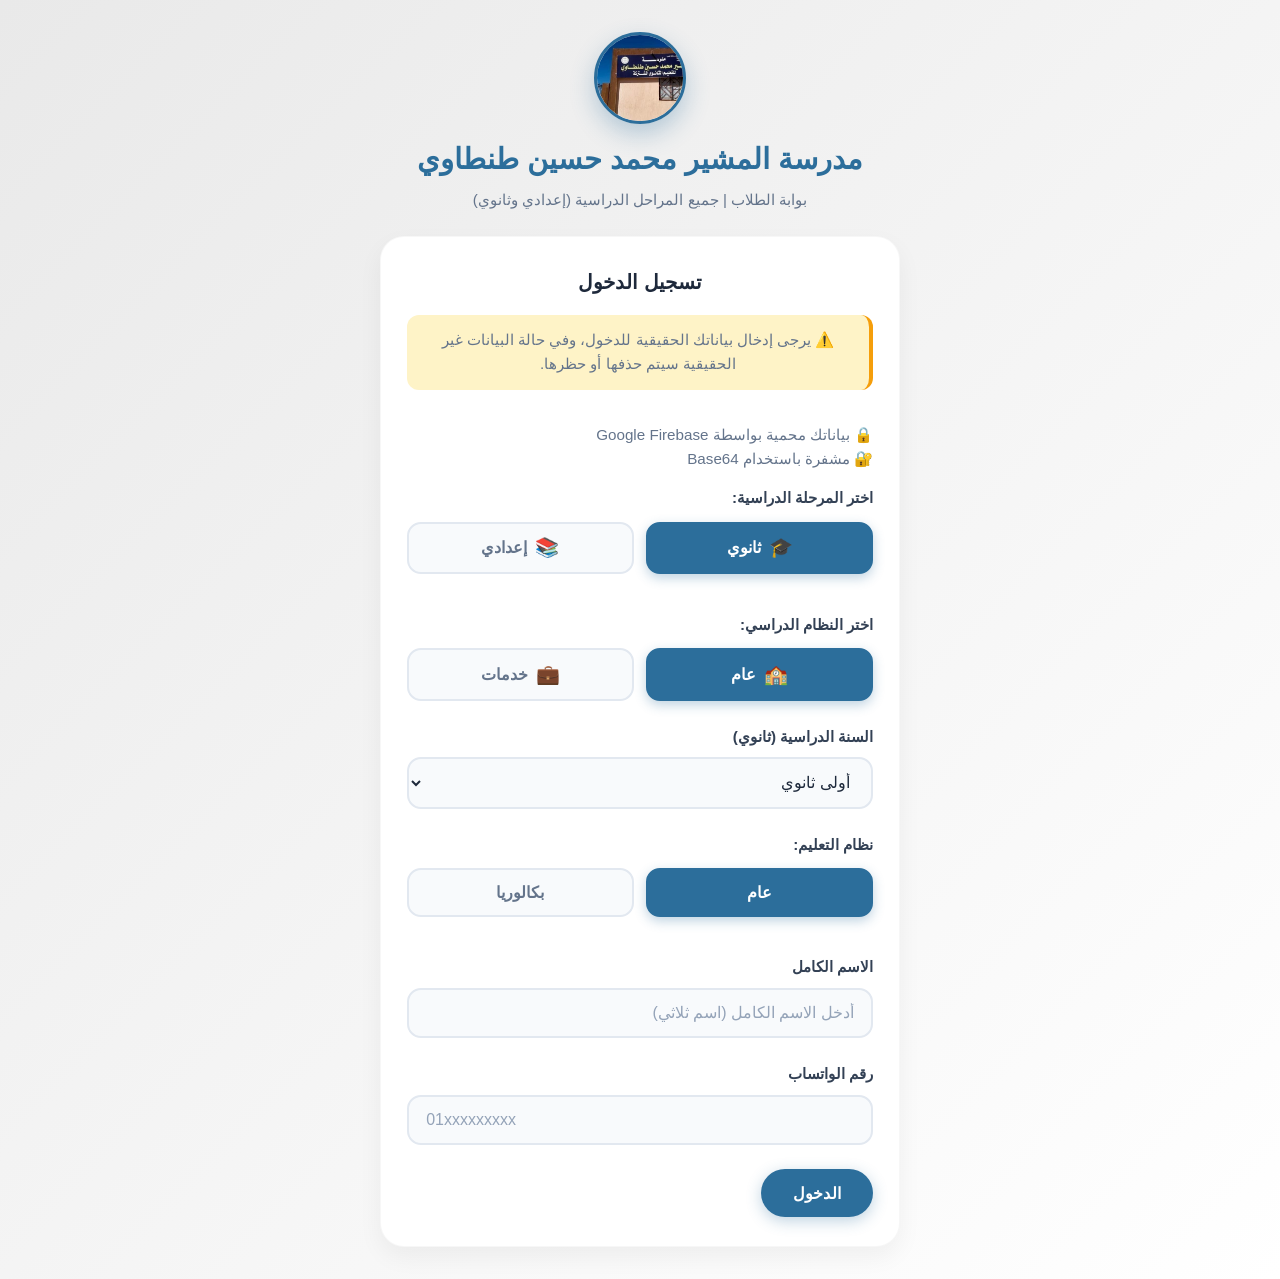
==== index.html @ 39b251d8 "Add other features" ====
<!DOCTYPE html>
<html lang="ar" dir="rtl">
<head>
  <meta charset="UTF-8">
  <meta name="viewport" content="width=device-width, initial-scale=1.0, viewport-fit=cover">
  
  <!-- ========== TITLE ========== -->
  <title>مدرسة المشير محمد حسين طنطاوي | جميع المراحل الدراسية</title>
  
  <!-- ========== META DESCRIPTION ========== -->
  <meta name="description" content="الموقع الرسمي لمدرسة المشير محمد حسين طنطاوي - جميع المراحل الدراسية (إعدادي وثانوي). جداول الامتحانات، المعلمين، والخدمات التعليمية.">
  
  <!-- ========== OPEN GRAPH (للمشاركة على واتساب/فيسبوك) ========== -->
  <meta property="og:title" content="مدرسة المشير محمد حسين طنطاوي | جميع المراحل الدراسية">
  <meta property="og:description" content="الموقع الرسمي لمدرسة المشير محمد حسين طنطاوي - جميع المراحل الدراسية (إعدادي وثانوي). جداول الامتحانات، المعلمين، والخدمات التعليمية.">
  <meta property="og:image" content="https://almoshir-mohamedhesin-altntawi.netlify.app/simg.jpg">
  <meta property="og:image:width" content="1200">
  <meta property="og:image:height" content="630">
  <meta property="og:url" content="https://almoshir-mohamed-housin-tantawi-5jr8pchpu-moamen5885.vercel.app/">
  <meta property="og:type" content="website">
  <meta property="og:site_name" content="مدرسة المشير محمد حسين طنطاوي">
  
  <!-- ========== TWITTER CARDS ========== -->
  <meta name="twitter:card" content="summary_large_image">
  <meta name="twitter:title" content="مدرسة المشير محمد حسين طنطاوي | جميع المراحل الدراسية">
  <meta name="twitter:description" content="الموقع الرسمي لمدرسة المشير محمد حسين طنطاوي - جميع المراحل الدراسية">
  <meta name="twitter:image" content="https://almoshir-mohamedhesin-altntawi.netlify.app/simg.jpg">
  
  <!-- ========== PWA ========== -->
  <link rel="manifest" href="manifest.json">
  <meta name="theme-color" content="#2c6e9b">
  <meta name="apple-mobile-web-app-capable" content="yes">
  <meta name="apple-mobile-web-app-status-bar-style" content="default">
  <meta name="apple-mobile-web-app-title" content="المشير طنطاوي">
  <link rel="apple-touch-icon" href="icon-192.png">
  <link rel="icon" type="image/png" sizes="192x192" href="icon-192.png">
  <link rel="icon" type="image/png" sizes="512x512" href="icon-512.png">
  
  <!-- Firebase SDK - 🔒 البيانات مشفرة -->
  <script type="module">
    import { initializeApp } from "https://www.gstatic.com/firebasejs/12.14.0/firebase-app.js";
    import { getAnalytics } from "https://www.gstatic.com/firebasejs/12.14.0/firebase-analytics.js";
    import { getFirestore, collection, addDoc, query, where, getDocs, getCountFromServer, updateDoc, doc, increment, setDoc } from "https://www.gstatic.com/firebasejs/12.14.0/firebase-firestore.js";
    
    const encoded = "[base64]";
    
    const decoded = atob(encoded).split('||');
    
    const firebaseConfig = {
      apiKey: decoded[0],
      authDomain: decoded[1],
      projectId: decoded[2],
      storageBucket: decoded[3],
      messagingSenderId: decoded[4],
      appId: decoded[5],
      measurementId: decoded[6]
    };

    const app = initializeApp(firebaseConfig);
    const analytics = getAnalytics(app);
    const db = getFirestore(app);
    
    window.db = db;
    window.firebaseAddDoc = addDoc;
    window.firebaseCollection = collection;
    window.firebaseQuery = query;
    window.firebaseWhere = where;
    window.firebaseGetDocs = getDocs;
    window.firebaseGetCountFromServer = getCountFromServer;
    window.firebaseUpdateDoc = updateDoc;
    window.firebaseDoc = doc;
    window.firebaseIncrement = increment;
    window.firebaseSetDoc = setDoc;
    window.firebaseReady = true;
    
    console.log('✅ Firebase initialized successfully');
  </script>
  
  <!-- QR Code Library -->
  <script src="https://cdn.jsdelivr.net/npm/qrcodejs@1.0.0/qrcode.min.js"></script>
  
  <link rel="stylesheet" href="css/style.css">
</head>
<body>
  <!-- ==================== Skeleton Cards ==================== -->
<div id="skeletonLoader" class="skeleton-cards">
  <h2 style="color: var(--primary); font-weight: 800; margin-bottom: 0.5rem;">⏳ جاري التحميل...</h2>
  <div class="skeleton-grid">
    <div class="skeleton-card-item">
      <div class="skeleton-circle"></div>
      <div class="skeleton-line"></div>
      <div class="skeleton-line short"></div>
      <div class="skeleton-line medium"></div>
    </div>
    <div class="skeleton-card-item">
      <div class="skeleton-circle"></div>
      <div class="skeleton-line"></div>
      <div class="skeleton-line short"></div>
      <div class="skeleton-line medium"></div>
    </div>
    <div class="skeleton-card-item">
      <div class="skeleton-circle"></div>
      <div class="skeleton-line"></div>
      <div class="skeleton-line short"></div>
      <div class="skeleton-line medium"></div>
    </div>
    <div class="skeleton-card-item">
      <div class="skeleton-circle"></div>
      <div class="skeleton-line"></div>
      <div class="skeleton-line short"></div>
      <div class="skeleton-line medium"></div>
    </div>
  </div>
</div>

  <canvas id="signatureCanvas" width="400" height="80" style="display:none;"></canvas>

  <!-- ==================== صفحة تسجيل الدخول ==================== -->
  <div id="loginModal" class="modal active" role="dialog" aria-modal="true" aria-labelledby="loginTitle">
    <div class="login-page-header">
      <img src="simg.jpg" alt="شعار المدرسة" class="login-logo">
      <h2 id="loginTitle" class="login-title">مدرسة المشير محمد حسين طنطاوي</h2>
      <p class="login-page-subtitle">بوابة الطلاب | جميع المراحل الدراسية (إعدادي وثانوي)</p>
    </div>
    <div class="modal-content card">
      <h2 class="login-card-title">تسجيل الدخول</h2>
      
      <p class="login-notice">
        ⚠️ يرجى إدخال بياناتك الحقيقية للدخول، وفي حالة البيانات غير الحقيقية سيتم حذفها أو حظرها.
      </p>
      
      <!-- حماية البيانات -->
      <div class="security-box">
        <p>🔒 بياناتك محمية بواسطة Google Firebase</p>
        <p>🔐 مشفرة باستخدام Base64</p>
      </div>
      
      <!-- اختيار المرحلة الدراسية -->
      <div class="system-selector">
        <label class="system-label">اختر المرحلة الدراسية:</label>
        <div class="system-options">
          <button type="button" class="system-btn active" data-stage="ثانوي" id="stageSecondary">
            <span class="system-icon">🎓</span>
            <span class="system-text">ثانوي</span>
          </button>
          <button type="button" class="system-btn" data-stage="إعدادي" id="stagePrep">
            <span class="system-icon">📚</span>
            <span class="system-text">إعدادي</span>
          </button>
        </div>
      </div>

      <!-- السنة الدراسية (إعدادي) -->
      <div class="input-group" id="prepYearGroup" style="display:none;">
        <label for="prepYear">السنة الدراسية (إعدادي)</label>
        <select id="prepYear">
          <option>أولى إعدادي</option>
          <option>ثانية إعدادي</option>
          <option>ثالثة إعدادي</option>
        </select>
      </div>

      <!-- حقول المرحلة الثانوية -->
      <div id="secondaryFields">
        <!-- النظام الدراسي -->
        <div class="system-selector">
          <label class="system-label">اختر النظام الدراسي:</label>
          <div class="system-options">
            <button type="button" class="system-btn active" data-system="عام" id="systemGeneral">
              <span class="system-icon">🏫</span>
              <span class="system-text">عام</span>
            </button>
            <button type="button" class="system-btn" data-system="خدمات" id="systemServices">
              <span class="system-icon">💼</span>
              <span class="system-text">خدمات</span>
            </button>
          </div>
        </div>

        <!-- السنة الدراسية (ثانوي) -->
        <div class="input-group">
          <label for="yearSecondary">السنة الدراسية (ثانوي)</label>
          <select id="yearSecondary">
            <option>أولى ثانوي</option>
            <option>ثانية ثانوي</option>
            <option>ثالثة ثانوي</option>
          </select>
        </div>

        <!-- نظام التعليم -->
        <div class="system-selector">
          <label class="system-label">نظام التعليم:</label>
          <div class="system-options">
            <button type="button" class="system-btn active" data-edusys="عام" id="eduGeneral">
              <span class="system-text">عام</span>
            </button>
            <button type="button" class="system-btn" data-edusys="بكالوريا" id="eduBaccalaureate">
              <span class="system-text">بكالوريا</span>
            </button>
          </div>
        </div>

        <!-- اختيار الشعبة (عام + ثالثة ثانوي) -->
        <div class="input-group" id="divisionGroup" style="display:none;">
          <label for="division">اختر الشعبة:</label>
          <select id="division">
            <option>علمي رياضة</option>
            <option>علمي علوم</option>
            <option>أدبي</option>
          </select>
        </div>

        <!-- اختيار المسار (بكالوريا + ثانية/ثالثة) -->
        <div class="input-group" id="trackGroup" style="display:none;">
          <label for="track">اختر المسار:</label>
          <select id="track">
            <option value="المسار الأول: الطب وعلوم الحياة">المسار الأول: الطب وعلوم الحياة</option>
            <option value="المسار الثاني: الهندسة وعلوم الحاسب">المسار الثاني: الهندسة وعلوم الحاسب</option>
            <option value="المسار الثالث: الأعمال">المسار الثالث: الأعمال</option>
            <option value="المسار الرابع: الآداب والفنون">المسار الرابع: الآداب والفنون</option>
          </select>
        </div>

        <!-- المادة الخاصة بالمسار -->
        <div class="input-group" id="subjectGroup" style="display:none;">
          <label for="subject">اختر المادة:</label>
          <select id="subject"></select>
        </div>
      </div>
      
      <form id="loginForm" autocomplete="off">
        <div class="input-group">
          <label for="fullName">الاسم الكامل</label>
          <input type="text" id="fullName" placeholder="أدخل الاسم الكامل (اسم ثلاثي)" required>
        </div>
        <div class="input-group">
          <label for="whatsapp">رقم الواتساب</label>
          <input type="tel" id="whatsapp" placeholder="01xxxxxxxxx" required dir="ltr">
        </div>
        <div class="input-group" id="passwordGroup" style="display:none;">
          <label for="password">🔑 كلمة السر</label>
          <input type="password" id="password" placeholder="يا معلم انت كنت حاطط كلمة سر!" dir="ltr">
          <button type="button" id="forgotPasswordBtn" class="forgot-password-link">🤔 نسيت كلمة السر؟</button>
        </div>
        <button type="submit" class="btn-primary" id="loginSubmitBtn">الدخول</button>
      </form>
    </div>
  </div>

  <!-- ==================== نافذة التأكيد ==================== -->
  <div id="confirmPopup" class="modal" role="dialog" aria-modal="true" aria-labelledby="confirmText">
    <div class="modal-content card confirm-box">
      <p id="confirmText">هل أنت متأكد أن البيانات صحيحة؟</p>
      <div class="review-data" id="reviewData">
        <div class="review-item"><span class="review-label">👤 الاسم:</span><span class="review-value" id="reviewName"></span></div>
        <div class="review-item"><span class="review-label">📱 رقم الواتساب:</span><span class="review-value" id="reviewPhone" dir="ltr"></span></div>
        <div class="review-item"><span class="review-label">🎓 المرحلة:</span><span class="review-value" id="reviewStage"></span></div>
        <div class="review-item"><span class="review-label">📅 السنة الدراسية:</span><span class="review-value" id="reviewYear"></span></div>
        <div class="review-item"><span class="review-label">📚 النظام الدراسي:</span><span class="review-value" id="reviewSystem"></span></div>
        <div class="review-item"><span class="review-label">🎯 نظام التعليم:</span><span class="review-value" id="reviewEduSys"></span></div>
        <div class="review-item"><span class="review-label">🏷️ التفاصيل:</span><span class="review-value" id="reviewDetails"></span></div>
      </div>
      <div class="confirm-actions">
        <button id="confirmYes" class="btn-primary">✅ نعم، البيانات صحيحة</button>
        <button id="confirmNo" class="btn-outline">❌ لا، تعديل البيانات</button>
      </div>
    </div>
  </div>

  <!-- ==================== نافذة معاينة الصورة ==================== -->
  <div id="lightbox" class="lightbox" onclick="closeLightbox()">
    <span class="close-lightbox" onclick="closeLightbox()" title="إغلاق">&times;</span>
    <img id="lightboxImg" src="" alt="معاينة الصورة">
    <div class="lightbox-caption" id="lightboxCaption"></div>
  </div>

  <!-- ==================== التطبيق الرئيسي ==================== -->
  <div id="app" style="display: block;">
    
    <!-- Header -->
    <header class="app-header">
      <div class="header-container">
        <img src="simg.jpg" alt="شعار المدرسة" class="logo">
        <h1>مدرسة المشير محمد حسين طنطاوي</h1>
      </div>
      <div class="welcome-row">
        <p class="welcome-message" id="welcomeMessage"></p>
        <button id="scrollToDevBtn" class="scroll-to-dev-btn" title="انتقل للمطور">👤</button>
        <button id="darkModeToggle" class="dark-mode-btn" title="الوضع الليلي">🌙</button>
        <button id="installPwaBtn" class="pwa-install-btn" title="تثبيت التطبيق">📲 تثبيت التطبيق</button>
        <button id="editDataBtn" class="edit-data-btn" title="لتعديل البيانات تواصل مع المطور">✏️ تعديل البيانات</button>
      </div>
    </header>

    <!-- Main Content -->
    <main class="container">

      <!-- ==================== كارد الحماية والإصدار ==================== -->
      <div class="card security-badge">
        <div class="security-badge-content">
          <span class="security-icon">🔒</span>
          <div>
            <p class="security-title">بياناتك محمية بالكامل</p>
            <p class="security-desc">🔐 محمية بواسطة Google Firebase & مشفرة باستخدام Base64</p>
            <p class="security-version">🚀 Version <strong>v15</strong> &nbsp;|&nbsp; 📅 تاريخ الإصدار: <strong>2026/06/24</strong></p>
          </div>
        </div>
      </div>

      <!-- ==================== الكتب والتقييمات ==================== -->
      <div class="grid-2col">
        <div class="card">
          <h3>📘 الكتب الدراسية</h3>
          <p>الوصول إلى الكتب الرقمية</p>
          <a href="https://ellibrary.moe.gov.eg/cha/" class="btn-primary" target="_blank" rel="noopener">فتح المكتبة</a>
        </div>
        <div class="card">
          <h3>📝 التقييمات الأسبوعية</h3>
          <p>روابط التقييمات الأسبوعية</p>
          <a href="https://ellibrary.moe.gov.eg/cha/" class="btn-primary" target="_blank" rel="noopener">عرض التقييمات</a>
        </div>
      </div>

      <!-- ==================== المعلمون والإدارة ==================== -->
      <section class="section-title">👨‍🏫 المعلمون والإدارة</section>
      <div class="grid-teachers" id="teachersContainer"></div>

      <!-- ==================== مجموعات التواصل ==================== -->
      <section class="section-title">👥 مجموعات التواصل</section>
      <div class="groups">
        <a href="https://chat.whatsapp.com/Ft8T7tNR7NT05eUziLrgLi" class="btn-primary" target="_blank" rel="noopener">جروب الطلاب على واتساب</a>
        <a href="https://www.facebook.com/share/g/1JjobkbtBc/" class="btn-primary" target="_blank" rel="noopener">جروب المدرسة</a>
      </div>

      <section class="section-title">📅 جدول امتحانات الفصل الدراسي الثاني 2025/2026 (نهاية العام)</section>

      <div class="card">
        <h3>📝 أولاً: المواد غير المضافة للمجموع</h3>
        <table class="exam-table responsive-table">
          <thead><tr><th>اليوم والتاريخ</th><th>المادة</th><th>الوقت</th><th>زمن الإجابة</th><th>الحالة</th></tr></thead>
          <tbody>
            <tr><td data-label="اليوم"><strong>الإثنين 2026/5/11</strong></td>
                <td data-label="المادة">اللغة الأجنبية الثانية</td>
                <td data-label="الوقت">9:00 → 10:30</td>
                <td data-label="المدة">ساعة ونصف</td>
                <td data-label="الحالة" style="background: #dcfce7; color: #15803d; font-weight: 600; border-radius: 8px;">✅ تم امتحانه</td>
             </tr>
            <tr><td data-label="اليوم"><strong>الثلاثاء 2026/5/12</strong></td>
                <td data-label="المادة">التربية الدينية</td>
                <td data-label="الوقت">9:00 → 10:30</td>
                <td data-label="المدة">ساعة ونصف</td>
                <td data-label="الحالة" style="background: #dcfce7; color: #15803d; font-weight: 600; border-radius: 8px;">✅ تم امتحانه</td>
             </tr>
            <tr><td data-label="اليوم"><strong>الأربعاء 2026/5/13</strong></td>
                <td data-label="المادة">البرمجة والذكاء الاصطناعي</td>
                <td data-label="الوقت">9:00 → 10:00</td>
                <td data-label="المدة">ساعة</td>
                <td data-label="الحالة" style="background: #dcfce7; color: #15803d; font-weight: 600; border-radius: 8px;">✅ تم امتحانه</td>
             </tr>
          </tbody>
        </table>
      </div>

      <div class="card">
        <h3>📚 ثانياً: المواد المضافة للمجموع</h3>
        <table class="exam-table responsive-table">
          <thead><tr><th>اليوم والتاريخ</th><th>المادة</th><th>الوقت</th><th>زمن الإجابة</th><th>الحالة</th></tr></thead>
          <tbody>
            <tr><td data-label="اليوم"><strong>السبت 2026/5/16</strong></td><td data-label="المادة">اللغة الأجنبية الأولى</td><td data-label="الوقت">9:00 → 11:30</td><td data-label="المدة">ساعتان ونصف</td><td data-label="الحالة" style="background: #dcfce7; color: #15803d; font-weight: 600; border-radius: 8px;">✅ تم امتحانه</td></tr>
            <tr><td data-label="اليوم"><strong>السبت 2026/5/16</strong></td><td data-label="المادة">التاريخ</td><td data-label="الوقت">12:00 → 1:30</td><td data-label="المدة">ساعة ونصف</td><td data-label="الحالة" style="background: #dcfce7; color: #15803d; font-weight: 600; border-radius: 8px;">✅ تم امتحانه</td></tr>
            <tr><td data-label="اليوم"><strong>الإثنين 2026/5/18</strong></td><td data-label="المادة">اللغة العربية</td><td data-label="الوقت">9:00 → 12:00</td><td data-label="المدة">3 ساعات</td><td data-label="الحالة" style="background: #dcfce7; color: #15803d; font-weight: 600; border-radius: 8px;">✅ تم امتحانه</td></tr>
            <tr><td data-label="اليوم"><strong>الأربعاء 2026/5/20</strong></td><td data-label="المادة">الرياضيات</td><td data-label="الوقت">9:00 → 12:00</td><td data-label="المدة">3 ساعات</td><td data-label="الحالة" style="background: #dcfce7; color: #15803d; font-weight: 600; border-radius: 8px;">✅ تم امتحانه</td></tr>
            <tr><td data-label="اليوم"><strong>السبت 2026/5/23</strong></td><td data-label="المادة">العلوم المتكاملة</td><td data-label="الوقت">9:00 → 11:00</td><td data-label="المدة">ساعتان</td><td data-label="الحالة" style="background: #dcfce7; color: #15803d; font-weight: 600; border-radius: 8px;">✅ تم امتحانه</td></tr>
            <tr><td data-label="اليوم"><strong>السبت 2026/5/23</strong></td><td data-label="المادة">الفلسفة والمنطق</td><td data-label="الوقت">11:30 → 1:00</td><td data-label="المدة">ساعة ونصف</td><td data-label="الحالة" style="background: #dcfce7; color: #15803d; font-weight: 600; border-radius: 8px;">✅ تم امتحانه</td></tr>
          </tbody>
        </table>
        <p style="color:#64748b;font-size:0.8rem;margin-top:0.5rem;">⚠️ ملاحظات: يطبق القرار الوزاري 138 لسنة 2024 و 234 لسنة 2025. تجري امتحانات المستوى الرفيع تحت إشراف التوجيه الفني.</p>
      </div>

      <div class="exam-images">
        <img src="finalGadwal.jpeg" alt="جدول امتحانات نهاية العام - المواد المضافة" class="exam-img" onclick="openLightbox(this.src, 'جدول امتحانات نهاية العام - المواد المضافة')" title="اضغط للتكبير">
        <img src="finalGadwal1.jpeg" alt="جدول امتحانات نهاية العام - المواد غير المضافة" class="exam-img" onclick="openLightbox(this.src, 'جدول امتحانات نهاية العام - المواد غير المضافة')" title="اضغط للتكبير">
      </div>

      <section class="section-title">📅 جدول امتحانات شهر أبريل 2026</section>
      <div class="card">
        <table class="exam-table responsive-table">
          <thead><tr><th>اليوم والتاريخ</th><th>مواد الصف الأول الثانوي</th><th>الحالة</th></tr></thead>
          <tbody>
            <tr><td data-label="اليوم"><strong>الأحد 2026/5/3</strong></td><td data-label="المواد">لغة عربية – تربية دينية</td><td data-label="الحالة" style="background: #dcfce7; color: #15803d; font-weight: 600; border-radius: 8px;">✅ تم امتحانه</td></tr>
            <tr><td data-label="اليوم"><strong>الإثنين 2026/5/4</strong></td><td data-label="المواد">العلوم المتكاملة – التاريخ – البرمجة والذكاء الاصطناعي</td><td data-label="الحالة" style="background: #dcfce7; color: #15803d; font-weight: 600; border-radius: 8px;">✅ تم امتحانه</td></tr>
            <tr><td data-label="اليوم"><strong>الثلاثاء 2026/5/5</strong></td><td data-label="المواد">اللغة الأجنبية الأولى – فلسفة ومنطق</td><td data-label="الحالة" style="background: #dcfce7; color: #15803d; font-weight: 600; border-radius: 8px;">✅ تم امتحانه</td></tr>
            <tr><td data-label="اليوم"><strong>الأربعاء 2026/5/6</strong></td><td data-label="المواد">رياضيات – لغة أجنبية ثانية</td><td data-label="الحالة" style="background: #dcfce7; color: #15803d; font-weight: 600; border-radius: 8px;">✅ تم امتحانه</td></tr>
          </tbody>
        </table>
        <p style="color:#64748b;font-size:0.85rem;margin-top:0.5rem;">⚠️ هام: يعقد الامتحان أثناء اليوم الدراسي.<br>🕐 نظام خدمات: يبدأ الامتحان الساعة <strong>11:00 صباحاً</strong>.</p>
      </div>
      <div class="exam-images">
        <img src="gadwal-april.jpeg" alt="جدول امتحانات شهر أبريل" class="exam-img" onclick="openLightbox(this.src, 'جدول امتحانات شهر أبريل 2026')" title="اضغط للتكبير">
      </div>

      <section class="section-title">📅 جدول امتحان البرمجة العملي على منصة QUREO</section>
      <div class="card">
        <table class="exam-table responsive-table">
          <thead><tr><th>اليوم والتاريخ</th><th>المحافظات</th><th>الحالة</th></tr></thead>
          <tbody>
            <tr><td data-label="اليوم"><strong>الاثنين 2026/5/11</strong></td>
                <td data-label="المحافظات">الإسكندرية - الغربية - سوهاج - قنا - الفيوم - شمال سيناء - المنيا - كفر الشيخ - دمياط</td>
                <td data-label="الحالة" style="background: #dcfce7; color: #15803d; font-weight: 600; border-radius: 8px;">✅ تم امتحانه</td>
             </tr>
            <tr><td data-label="اليوم"><strong>الثلاثاء 2026/5/12</strong></td>
                <td data-label="المحافظات">الجيزة - الشرقية - الدقهلية - أسيوط - جنوب سيناء - بني سويف - الأقصر - مطروح - بورسعيد</td>
                <td data-label="الحالة" style="background: #dcfce7; color: #15803d; font-weight: 600; border-radius: 8px;">✅ تم امتحانه</td>
             </tr>
            <tr><td data-label="اليوم"><strong>الأربعاء 2026/5/13</strong></td>
                <td data-label="المحافظات">القاهرة - القليوبية - البحيرة - المنوفية - الإسماعيلية - أسوان - البحر الأحمر - الوادي الجديد - السويس</td>
                <td data-label="الحالة" style="background: #dcfce7; color: #15803d; font-weight: 600; border-radius: 8px;">✅ تم امتحانه</td>
             </tr>
          </tbody>
        </table>
        <p style="color:#64748b;font-size:0.9rem;margin-top:0.5rem;">يرجى اتباع ذات الإجراءات المتبعة سابقاً في هذا الامتحان.</p>
      </div>

      <!-- ==================== مؤقت العد التنازلي ==================== -->
<section class="section-title">⏳ مؤقت العد التنازلي لامتحان البرمجة (التصفيات)</section>
<div class="countdown-grid" id="countdownGrid">
  <div class="card countdown-card">
    <div class="countdown-header"><span class="countdown-icon">📅</span><h3>امتحان QUREO</h3></div>
    <p class="countdown-date">الثلاثاء : 22/07/2026 : 9 ص</p>
    <div class="countdown-timer" id="countdown1">
      <div class="time-block"><span class="time-number" id="days1">00</span><span class="time-label">يوم</span></div>
      <div class="time-block"><span class="time-number" id="hours1">00</span><span class="time-label">ساعة</span></div>
      <div class="time-block"><span class="time-number" id="minutes1">00</span><span class="time-label">دقيقة</span></div>
      <div class="time-block"><span class="time-number" id="seconds1">00</span><span class="time-label">ثانية</span></div>
    </div>
  </div>
</div>

      <!-- ==================== روابط خارجية ==================== -->
      <div class="grid-2col">
        <div class="card">
          <h3><img class="quero" src="QUERO_mascot.png" alt="Qureo"> منصة QUREO</h3>
          <a href="https://sprixportal.jp/" class="btn-primary" target="_blank" rel="noopener">زيارة المنصة</a>
        </div>
        <div class="card">
          <h3><img class="ta3lem" src="ta3lem.jpg" alt="وزارة التربية والتعليم"> وزارة التربية والتعليم</h3>
          <a href="https://moe.gov.eg" class="btn-primary" target="_blank" rel="noopener">الموقع الرسمي</a>
        </div>
      </div>

      <!-- ==================== كارد الشهادة ==================== -->
      <div class="card certificate-card">
        <h3>🎓 شهادة التقدير</h3>
        <p id="certCardDesc">حمّل شهادتك الخاصة من الموقع!</p>
        <button id="downloadCertBtn" class="btn-primary" style="background:#059669;">📥 تحميل الشهادة</button>
        <p id="certStatus" style="font-size:0.85rem;margin-top:0.5rem;"></p>
      </div>
      <!-- ==================== موقع المدرسة على الخريطة ==================== -->
<div class="card map-card">
 <div class="map-container">
  <iframe
    src="https://www.google.com/maps?q=30.12554,31.77909&output=embed"
    width="100%"
    height="400"
    style="border:0; border-radius:16px;"
    allowfullscreen=""
    loading="lazy"
    referrerpolicy="no-referrer-when-downgrade">
  </iframe>
</div>
  <div class="map-address">
    <div class="address-info">
      <span class="address-icon">📍</span>
      <div>
        <p style="font-weight:700; margin:0;">عنوان المدرسة:</p>
        <p style="color:#64748b; margin:0;">4QGH+9W2, Badr, Cairo Governorate 4958112, Egypt</p>
      </div>
    </div>
    <a href="https://www.google.com/maps?q=30.12554,31.77909" 
   class="btn-primary" 
   target="_blank" 
   rel="noopener">
   🚗 افتح في خرائط جوجل
</a>
  </div>
</div>

      <!-- ==================== عداد الزوار ==================== -->
      <div class="card visitor-counter-card">
        <div class="visitor-counter-content">
          <span class="visitor-icon">👥</span>
          <span class="visitor-text">عدد الطلاب المسجلين:</span>
          <span class="visitor-count" id="visitorCount"><span class="loading-dots">جاري التحميل</span></span>
        </div>
      </div>

           <!-- ==================== المطور ==================== -->
      <footer id="developerSection" class="developer-card card">
        <div class="signature-container">
          <div class="signature-line"></div>
          <div class="signature-text">
            <span class="signature-made">Made with ❤️ by</span>
            <span class="signature-name">𝓜𝓸𝓪𝓶𝓮𝓷𝓜.</span>
          </div>
          <div class="signature-line"></div>
        </div>
        
        <div class="quick-stats" id="quickStats">
          <div class="stat-item"><span class="stat-emoji">👥</span><span class="stat-value" id="footerStudentCount">...</span><span class="stat-label">طالب</span></div>
          <div class="stat-divider"></div>
          <div class="stat-item"><span class="stat-emoji">📅</span><span class="stat-value">3</span><span class="stat-label">جداول امتحانات</span></div>
          <div class="stat-divider"></div>
          <div class="stat-item"><span class="stat-emoji">👨‍🏫</span><span class="stat-value">17</span><span class="stat-label">معلم</span></div>
        </div>
        
        <div class="random-tip" id="randomTip">
          <span class="tip-icon">💡</span>
          <p class="tip-text" id="tipText">جاري تحميل النصيحة...</p>
          <button class="tip-refresh-btn" onclick="getNewTip()" title="نصيحة جديدة">🔄</button>
        </div>

        <!-- قسم مشاركة الموقع و QR Code -->
        <div class="share-section">
          <div class="qr-container" id="qrCodeContainer"></div>
          <div class="share-buttons">
            <button id="shareSiteBtn" class="btn-primary share-btn">📢 مشاركة الموقع</button>
            <button id="copyLinkBtn" class="btn-outline copy-link-btn">🔗 نسخ الرابط</button>
          </div>
          <p class="site-url" id="siteUrlDisplay">https://almoshir-mohamed-housin-tantawi.vercel.app/</p>
        </div>
        
        <div class="dev-info">
          <img class="dev-img1" src="dev-img.jpg" alt="صورة المطور">
          <h2 class="dev-name"><strong>Moamen Magdy</strong></h2>
          <p class="dev-role"> AI Orchestration & Front-End Developer | طالب بالصف الثاني الثانوي (خدمات)</p>
        </div>
        
        <div class="dev-contact">
          <a href="https://wa.me/201224736512" class="contact-btn whatsapp-btn" target="_blank" id="devWhatsappBtn"><span>📱</span> واتساب</a>
          <a href="https://www.instagram.com/moomenmagdy588" class="contact-btn instagram-btn" target="_blank" rel="noopener" id="devInstagramBtn"><span>📷</span> انستجرام</a>
          <a href="https://github.com/moamen588" 
            class="contact-btn github-btn" 
            target="_blank" 
            rel="noopener" 
            id="devGithubBtn">
            <span class="github-icon">
                    <svg width="20" height="20" viewBox="0 0 16 16" fill="currentColor" xmlns="http://www.w3.org/2000/svg">
                      <path d="M8 0C3.58 0 0 3.58 0 8c0 3.54 2.29 6.53 5.47 7.59.4.07.55-.17.55-.38 0-.19-.01-.82-.01-1.49-2.01.37-2.53-.49-2.69-.94-.09-.23-.48-.94-.82-1.13-.28-.15-.68-.52-.01-.53.63-.01 1.08.58 1.23.82.72 1.21 1.87.87 2.33.66.07-.52.28-.87.51-1.07-1.78-.2-3.64-.89-3.64-3.95 0-.87.31-1.59.82-2.15-.08-.2-.36-1.02.08-2.12 0 0 .67-.21 2.2.82.64-.18 1.32-.27 2-.27.68 0 1.36.09 2 .27 1.53-1.04 2.2-.82 2.2-.82.44 1.1.16 1.92.08 2.12.51.56.82 1.27.82 2.15 0 3.07-1.87 3.75-3.65 3.95.29.25.54.73.54 1.48 0 1.07-.01 1.93-.01 2.2 0 .21.15.46.55.38A8.013 8.013 0 0016 8c0-4.42-3.58-8-8-8z"/>
                    </svg>
                </span>
                GitHub
              </a>
              <a href="https://www.linkedin.com/in/moamen-magdy-156a90421" 
                class="contact-btn linkedin-btn" 
                target="_blank" 
                rel="noopener" 
                id="devLinkedinBtn">
                <span class="linkedin-icon">
                    <svg width="20" height="20" viewBox="0 0 16 16" fill="currentColor" xmlns="http://www.w3.org/2000/svg">
                      <path d="M0 1.146C0 .513.526 0 1.175 0h13.65C15.474 0 16 .513 16 1.146v13.708c0 .633-.526 1.146-1.175 1.146H1.175C.526 16 0 15.487 0 14.854V1.146zm4.943 3.254a1.5 1.5 0 11-3 0 1.5 1.5 0 013 0zm-2.4 1.932h2.4V13h-2.4V6.332zm2.995.534h2.297v1.057h.032c.32-.606 1.103-1.245 2.269-1.245 2.427 0 2.875 1.597 2.875 3.673V13h-2.396V9.95c0-.893-.016-2.04-1.243-2.04-1.244 0-1.434.972-1.434 1.975V13H5.538V6.866z"/>
                    </svg>
                </span>
                LinkedIn
          </a>
          <a href="https://www.facebook.com/moomen.magdy.2025" class="contact-btn facebook-btn" target="_blank" rel="noopener" id="devFacebookBtn">
          <span>📘</span> فيسبوك
          </a>
          <a href="https://my-trip-ecru.vercel.app/" class="contact-btn portfolio-btn" target="_blank" rel="noopener" id="devPortfolioBtn"><span>💼</span> معرض الأعمال</a>
        </div>
        
        <div class="dev-about">
          <p>أنا مؤمن مجدي، مطور واجهات مواقع، وهذا الموقع من إنشائي بهدف تقديم مساعدة ودعم للمدرسة وتسهيل الوصول للمحتوى والخدمات التعليمية.</p>
          <p style="margin-top:0.8rem;color:#dc2626;font-weight:600;">🔧 لتعديل البيانات المسجلة أو تصحيح أي خطأ، يرجى التواصل مع المطور عبر الواتساب أعلاه.</p>
        </div>
        
        <div style="margin-top: 1rem; padding-top: 1rem; border-top: 1px solid rgba(0,0,0,0.1); text-align: center;">
          <p style="color: #94a3b8; font-size: 0.75rem; margin: 0;">🚀 Version: <strong>v15</strong> &nbsp;|&nbsp; 📅 تاريخ الإصدار: <strong>2026/06/24</strong></p>
          <p style="color: #64748b; font-size: 0.7rem; margin: 0.2rem 0 0 0;">🔒 البيانات محمية بواسطة Google Firebase & مشفرة بـ Base64</p>
        </div>
      </footer>

      <!-- ==================== قسم آراء الطلاب ==================== -->
      <div class="card testimonials-card">
        <div class="testimonials-header">
          <h3>💬 ماذا قالوا عن الموقع؟</h3>
          <button id="refreshTestimonialBtn" class="testimonial-refresh-btn" title="رأي آخر">🔄</button>
        </div>
        
        <div class="testimonial-content" id="testimonialContent">
          <div class="testimonial-loading">
            <span class="testimonial-loading-dot"></span>
            <span class="testimonial-loading-dot"></span>
            <span class="testimonial-loading-dot"></span>
          </div>
        </div>
        
        <div class="testimonial-form">
          <div class="testimonial-form-header">
            <span>✍️</span>
            <span>قول رأيك بصراحة!</span>
          </div>
          <textarea id="testimonialInput" class="testimonial-input" placeholder="اكتب رأيك في الموقع... رأيك يهمني جداً! ❤️" maxlength="200" rows="2"></textarea>
          <div class="testimonial-form-footer">
            <span id="testimonialCharCount" class="testimonial-char-count">0 / 200</span>
            <button id="submitTestimonialBtn" class="btn-primary testimonial-submit-btn">📨 إرسال</button>
          </div>
        </div>
      </div>
    </main>
    
  </div>

  <style>
    /* تنسيق محسن لأزرار اختيار النظام */
    .system-selector {
      margin-bottom: 1.5rem;
    }
    .system-label {
      display: block;
      font-weight: 700;
      color: #334155;
      margin-bottom: 0.7rem;
      font-size: 0.95rem;
    }
    .system-options {
      display: flex;
      gap: 0.8rem;
    }
    .system-btn {
      flex: 1;
      display: flex;
      align-items: center;
      justify-content: center;
      gap: 0.5rem;
      padding: 0.8rem 1rem;
      border: 2px solid #e2e8f0;
      border-radius: 14px;
      background: #f8fafc;
      color: #64748b;
      font-weight: 700;
      font-size: 1rem;
      cursor: pointer;
      transition: all 0.3s ease;
      text-align: center;
    }
    .system-btn .system-icon {
      font-size: 1.2rem;
    }
    .system-btn .system-text {
      font-size: 1rem;
    }
    .system-btn:hover {
      border-color: #2c6e9b;
      color: #2c6e9b;
      background: #e8f0f8;
      transform: translateY(-2px);
    }
    .system-btn.active {
      background: #2c6e9b;
      color: white;
      border-color: #2c6e9b;
      box-shadow: 0 4px 12px rgba(44, 110, 155, 0.3);
    }
    body.dark-mode .system-btn {
      background: #1e293b;
      color: #cbd5e1;
      border-color: #334155;
    }
    body.dark-mode .system-btn.active {
      background: #4a90c4;
      color: white;
      border-color: #4a90c4;
    }
    /* تنسيق نافذة معاينة الصورة */
    .lightbox-caption {
      position: absolute;
      bottom: 20px;
      left: 0;
      right: 0;
      text-align: center;
      color: white;
      background: rgba(0,0,0,0.7);
      padding: 8px 16px;
      font-size: 0.9rem;
      border-radius: 8px;
      width: fit-content;
      margin: 0 auto;
      backdrop-filter: blur(5px);
    }
    .exam-img {
      cursor: pointer;
      transition: transform 0.3s ease, box-shadow 0.3s ease;
    }
    .exam-img:hover {
      transform: scale(1.02);
      box-shadow: 0 10px 25px rgba(0,0,0,0.15);
    }
  </style>
         <!-- زرار الرجوع لأعلى - تصميم بلوري -->
    <button id="backToTopBtn" class="back-to-top-btn" title="الرجوع لأعلى">
        <svg width="24" height="24" viewBox="0 0 24 24" fill="none" stroke="currentColor" stroke-width="2.5" stroke-linecap="round" stroke-linejoin="round">
            <polyline points="18 15 12 9 6 15"></polyline>
        </svg>
    </button>
<script src="js/utils.js"></script>
  <script src="js/app.js"></script>
  <script src="script.js"></script>
</body>
</html>
---- css/style.css ----
/* This file was moved from the root style.css for better organization. */
@import url('../style.css');
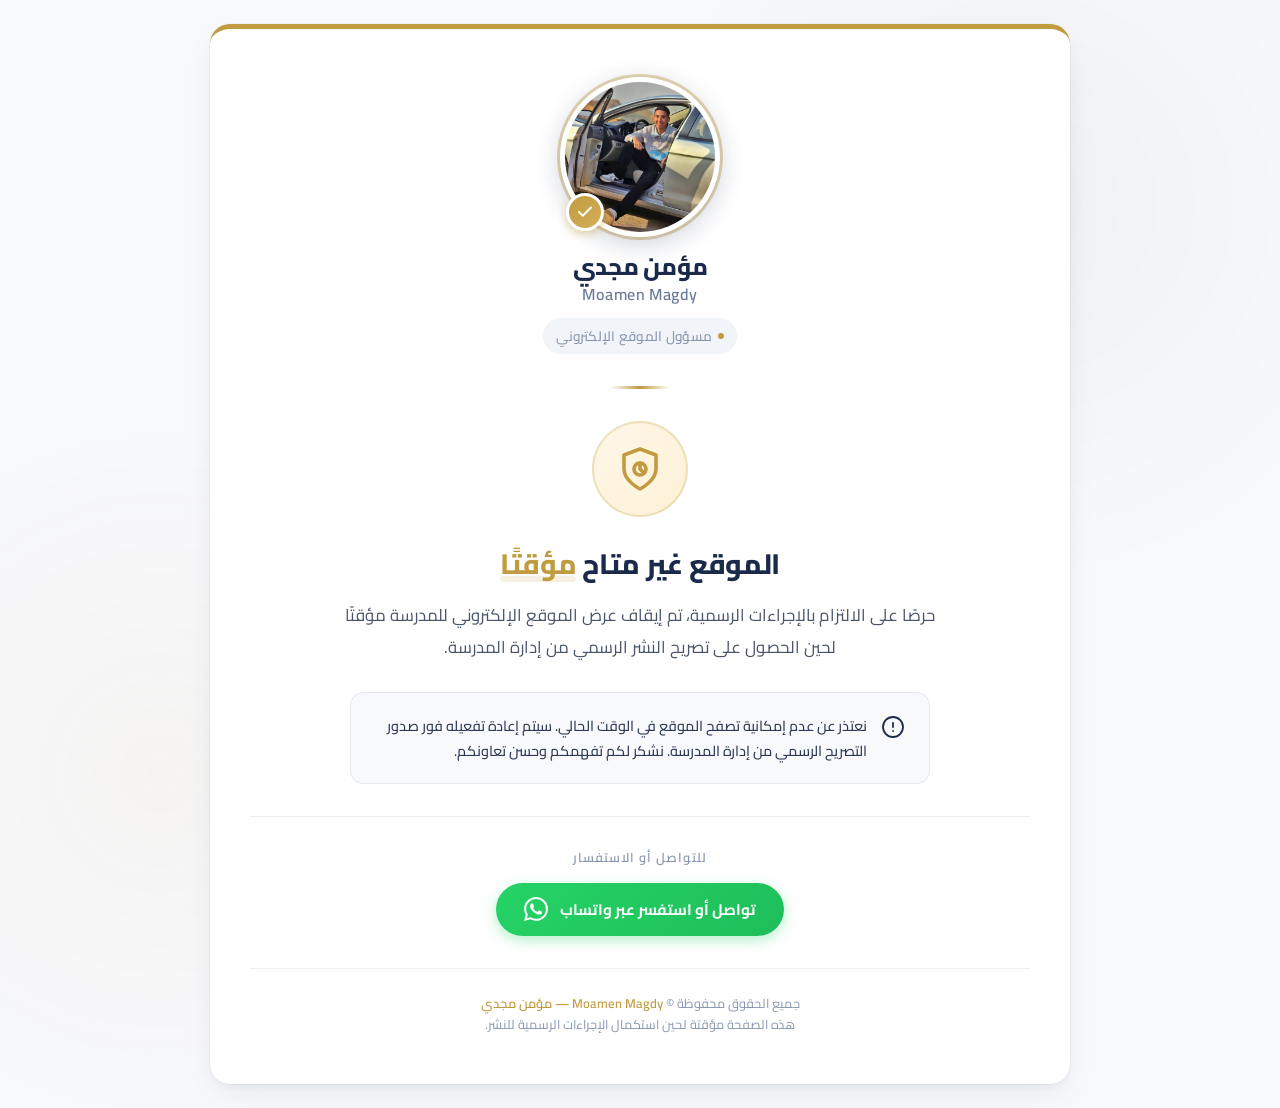
==== commit 0344190d: "temporary website closure notice" ====
--- a/index.html
+++ b/index.html
@@ -1,709 +1,696 @@
 <!DOCTYPE html>
 <html lang="ar" dir="rtl">
 <head>
-  <meta charset="UTF-8">
-  <meta name="viewport" content="width=device-width, initial-scale=1.0, viewport-fit=cover">
-  
-  <!-- ========== TITLE ========== -->
-  <title>مدرسة المشير محمد حسين طنطاوي | جميع المراحل الدراسية</title>
-  
-  <!-- ========== META DESCRIPTION ========== -->
-  <meta name="description" content="الموقع الرسمي لمدرسة المشير محمد حسين طنطاوي - جميع المراحل الدراسية (إعدادي وثانوي). جداول الامتحانات، المعلمين، والخدمات التعليمية.">
-  
-  <!-- ========== OPEN GRAPH (للمشاركة على واتساب/فيسبوك) ========== -->
-  <meta property="og:title" content="مدرسة المشير محمد حسين طنطاوي | جميع المراحل الدراسية">
-  <meta property="og:description" content="الموقع الرسمي لمدرسة المشير محمد حسين طنطاوي - جميع المراحل الدراسية (إعدادي وثانوي). جداول الامتحانات، المعلمين، والخدمات التعليمية.">
-  <meta property="og:image" content="https://almoshir-mohamedhesin-altntawi.netlify.app/simg.jpg">
-  <meta property="og:image:width" content="1200">
-  <meta property="og:image:height" content="630">
-  <meta property="og:url" content="https://almoshir-mohamed-housin-tantawi-5jr8pchpu-moamen5885.vercel.app/">
-  <meta property="og:type" content="website">
-  <meta property="og:site_name" content="مدرسة المشير محمد حسين طنطاوي">
-  
-  <!-- ========== TWITTER CARDS ========== -->
-  <meta name="twitter:card" content="summary_large_image">
-  <meta name="twitter:title" content="مدرسة المشير محمد حسين طنطاوي | جميع المراحل الدراسية">
-  <meta name="twitter:description" content="الموقع الرسمي لمدرسة المشير محمد حسين طنطاوي - جميع المراحل الدراسية">
-  <meta name="twitter:image" content="https://almoshir-mohamedhesin-altntawi.netlify.app/simg.jpg">
-  
-  <!-- ========== PWA ========== -->
-  <link rel="manifest" href="manifest.json">
-  <meta name="theme-color" content="#2c6e9b">
-  <meta name="apple-mobile-web-app-capable" content="yes">
-  <meta name="apple-mobile-web-app-status-bar-style" content="default">
-  <meta name="apple-mobile-web-app-title" content="المشير طنطاوي">
-  <link rel="apple-touch-icon" href="icon-192.png">
-  <link rel="icon" type="image/png" sizes="192x192" href="icon-192.png">
-  <link rel="icon" type="image/png" sizes="512x512" href="icon-512.png">
-  
-  <!-- Firebase SDK - 🔒 البيانات مشفرة -->
-  <script type="module">
-    import { initializeApp } from "https://www.gstatic.com/firebasejs/12.14.0/firebase-app.js";
-    import { getAnalytics } from "https://www.gstatic.com/firebasejs/12.14.0/firebase-analytics.js";
-    import { getFirestore, collection, addDoc, query, where, getDocs, getCountFromServer, updateDoc, doc, increment, setDoc } from "https://www.gstatic.com/firebasejs/12.14.0/firebase-firestore.js";
-    
-    const encoded = "[base64]";
-    
-    const decoded = atob(encoded).split('||');
-    
-    const firebaseConfig = {
-      apiKey: decoded[0],
-      authDomain: decoded[1],
-      projectId: decoded[2],
-      storageBucket: decoded[3],
-      messagingSenderId: decoded[4],
-      appId: decoded[5],
-      measurementId: decoded[6]
-    };
-
-    const app = initializeApp(firebaseConfig);
-    const analytics = getAnalytics(app);
-    const db = getFirestore(app);
-    
-    window.db = db;
-    window.firebaseAddDoc = addDoc;
-    window.firebaseCollection = collection;
-    window.firebaseQuery = query;
-    window.firebaseWhere = where;
-    window.firebaseGetDocs = getDocs;
-    window.firebaseGetCountFromServer = getCountFromServer;
-    window.firebaseUpdateDoc = updateDoc;
-    window.firebaseDoc = doc;
-    window.firebaseIncrement = increment;
-    window.firebaseSetDoc = setDoc;
-    window.firebaseReady = true;
-    
-    console.log('✅ Firebase initialized successfully');
-  </script>
-  
-  <!-- QR Code Library -->
-  <script src="https://cdn.jsdelivr.net/npm/qrcodejs@1.0.0/qrcode.min.js"></script>
-  
-  <link rel="stylesheet" href="css/style.css">
+    <meta charset="UTF-8">
+    <meta name="viewport" content="width=device-width, initial-scale=1.0">
+    <title>الموقع غير متاح مؤقتًا | Moamen Magdy</title>
+    <meta name="description" content="الموقع غير متاح مؤقتًا لحين صدور تصريح النشر الرسمي. للتواصل أو الاستفسار: Moamen Magdy - مؤمن مجدي.">
+    <link rel="preconnect" href="https://fonts.googleapis.com">
+    <link rel="preconnect" href="https://fonts.gstatic.com" crossorigin>
+    <link href="https://fonts.googleapis.com/css2?family=Cairo:wght@300;400;500;600;700;800&display=swap" rel="stylesheet">
+    <style>
+        *,
+        *::before,
+        *::after {
+            margin: 0;
+            padding: 0;
+            box-sizing: border-box;
+        }
+
+        html {
+            font-size: 16px;
+            scroll-behavior: smooth;
+        }
+
+        body {
+            font-family: 'Cairo', 'Tajawal', 'Segoe UI', Tahoma, sans-serif;
+            background-color: #f8f9fc;
+            color: #1b2a4a;
+            min-height: 100vh;
+            display: flex;
+            flex-direction: column;
+            align-items: center;
+            justify-content: center;
+            padding: 1.5rem;
+            position: relative;
+            overflow-x: hidden;
+        }
+
+        body::before {
+            content: '';
+            position: fixed;
+            top: -20%;
+            right: -10%;
+            width: 60vmax;
+            height: 60vmax;
+            background: radial-gradient(circle, rgba(27, 42, 74, 0.04) 0%, transparent 70%);
+            border-radius: 50%;
+            pointer-events: none;
+            z-index: 0;
+        }
+
+        body::after {
+            content: '';
+            position: fixed;
+            bottom: -25%;
+            left: -15%;
+            width: 55vmax;
+            height: 55vmax;
+            background: radial-gradient(circle, rgba(193, 155, 63, 0.05) 0%, transparent 70%);
+            border-radius: 50%;
+            pointer-events: none;
+            z-index: 0;
+        }
+
+        .main-wrapper {
+            position: relative;
+            z-index: 1;
+            width: 100%;
+            max-width: 860px;
+            margin: 0 auto;
+        }
+
+        .card {
+            background: #ffffff;
+            border-radius: 1.25rem;
+            box-shadow:
+                0 4px 6px -1px rgba(27, 42, 74, 0.04),
+                0 12px 32px -8px rgba(27, 42, 74, 0.10),
+                0 0 0 1px rgba(27, 42, 74, 0.03);
+            padding: 3rem 2.5rem;
+            text-align: center;
+            animation: cardEntrance 0.8s cubic-bezier(0.22, 1, 0.36, 1) both;
+            border-top: 5px solid #c19b3f;
+            transition: box-shadow 0.3s ease;
+        }
+
+        .card:hover {
+            box-shadow:
+                0 6px 10px -1px rgba(27, 42, 74, 0.06),
+                0 20px 48px -12px rgba(27, 42, 74, 0.14),
+                0 0 0 1px rgba(27, 42, 74, 0.04);
+        }
+
+        /* ===== Profile Header ===== */
+        .profile-header {
+            display: flex;
+            flex-direction: column;
+            align-items: center;
+            gap: 0.85rem;
+            margin-bottom: 2rem;
+        }
+
+        .avatar-wrapper {
+            position: relative;
+            width: 160px;
+            height: 160px;
+            flex-shrink: 0;
+        }
+
+        .avatar {
+            width: 160px;
+            height: 160px;
+            border-radius: 50%;
+            object-fit: cover;
+            border: 5px solid #ffffff;
+            box-shadow: 0 6px 26px rgba(27, 42, 74, 0.22), 0 0 0 3px rgba(193, 155, 63, 0.4);
+            background: #e8ecf4;
+            display: block;
+        }
+
+        .avatar-badge {
+            position: absolute;
+            bottom: 6px;
+            left: 6px;
+            width: 38px;
+            height: 38px;
+            border-radius: 50%;
+            background: linear-gradient(135deg, #c19b3f 0%, #d4af5a 100%);
+            border: 3px solid #ffffff;
+            display: flex;
+            align-items: center;
+            justify-content: center;
+            box-shadow: 0 3px 10px rgba(193, 155, 63, 0.45);
+        }
+
+        .avatar-badge svg {
+            width: 18px;
+            height: 18px;
+            stroke: #ffffff;
+            fill: none;
+            stroke-width: 2.5;
+            stroke-linecap: round;
+            stroke-linejoin: round;
+        }
+
+        .profile-name {
+            font-size: 1.5rem;
+            font-weight: 800;
+            color: #1b2a4a;
+            letter-spacing: -0.01em;
+            line-height: 1.3;
+        }
+
+        .profile-name .latin {
+            display: block;
+            font-size: 1rem;
+            font-weight: 600;
+            color: #6b7a99;
+            letter-spacing: 0.03em;
+            margin-top: 2px;
+            font-family: 'Cairo', 'Segoe UI', sans-serif;
+        }
+
+        .profile-role {
+            font-size: 0.85rem;
+            font-weight: 500;
+            color: #8896ad;
+            letter-spacing: 0.02em;
+            display: inline-flex;
+            align-items: center;
+            gap: 0.35rem;
+            background: #f1f4f9;
+            padding: 0.3rem 0.85rem;
+            border-radius: 50px;
+        }
+
+        .profile-role::before {
+            content: '';
+            width: 6px;
+            height: 6px;
+            border-radius: 50%;
+            background: #c19b3f;
+            display: inline-block;
+        }
+
+        .divider {
+            width: 60px;
+            height: 3px;
+            background: linear-gradient(90deg, transparent, #c19b3f, transparent);
+            border-radius: 3px;
+            margin: 0 auto 2rem;
+        }
+
+        /* ===== Status Icon ===== */
+        .status-icon-wrapper {
+            margin-bottom: 1.75rem;
+            display: flex;
+            justify-content: center;
+        }
+
+        .status-icon {
+            width: 96px;
+            height: 96px;
+            border-radius: 50%;
+            background: linear-gradient(135deg, #fef7e8 0%, #fdf0d5 100%);
+            border: 2px solid rgba(193, 155, 63, 0.25);
+            display: flex;
+            align-items: center;
+            justify-content: center;
+            position: relative;
+            animation: iconPulse 3s ease-in-out infinite;
+        }
+
+        .status-icon svg {
+            width: 48px;
+            height: 48px;
+            stroke: #c19b3f;
+            fill: none;
+            stroke-width: 1.8;
+            stroke-linecap: round;
+            stroke-linejoin: round;
+        }
+
+        /* ===== Headings & Text ===== */
+        .main-heading {
+            font-size: 1.75rem;
+            font-weight: 800;
+            color: #1b2a4a;
+            margin-bottom: 1rem;
+            line-height: 1.4;
+            letter-spacing: -0.01em;
+        }
+
+        .main-heading .highlight {
+            color: #c19b3f;
+            position: relative;
+            display: inline-block;
+        }
+
+        .main-heading .highlight::after {
+            content: '';
+            position: absolute;
+            bottom: 2px;
+            left: 0;
+            right: 0;
+            height: 6px;
+            background: rgba(193, 155, 63, 0.15);
+            border-radius: 3px;
+            z-index: -1;
+        }
+
+        .description {
+            font-size: 1.05rem;
+            color: #4a5568;
+            line-height: 1.9;
+            max-width: 620px;
+            margin: 0 auto 1.5rem;
+            font-weight: 400;
+        }
+
+        .notice-box {
+            background: #f8f9fc;
+            border: 1px solid rgba(27, 42, 74, 0.08);
+            border-radius: 0.85rem;
+            padding: 1.25rem 1.5rem;
+            margin: 1.75rem auto 0;
+            max-width: 580px;
+            display: flex;
+            align-items: flex-start;
+            gap: 0.85rem;
+            text-align: right;
+            transition: background 0.3s ease;
+        }
+
+        .notice-box:hover {
+            background: #f1f4f9;
+        }
+
+        .notice-icon {
+            flex-shrink: 0;
+            width: 24px;
+            height: 24px;
+            margin-top: 2px;
+        }
+
+        .notice-icon svg {
+            width: 24px;
+            height: 24px;
+            stroke: #1b2a4a;
+            fill: none;
+            stroke-width: 1.8;
+            stroke-linecap: round;
+            stroke-linejoin: round;
+        }
+
+        .notice-text {
+            font-size: 0.9rem;
+            color: #2d3a55;
+            line-height: 1.75;
+            font-weight: 500;
+        }
+
+        /* ===== Contact Section ===== */
+        .contact-section {
+            margin-top: 2rem;
+            padding-top: 1.75rem;
+            border-top: 1px solid rgba(27, 42, 74, 0.08);
+        }
+
+        .contact-label {
+            font-size: 0.8rem;
+            font-weight: 600;
+            color: #8896ad;
+            letter-spacing: 0.08em;
+            text-transform: uppercase;
+            margin-bottom: 0.85rem;
+        }
+
+        .whatsapp-btn {
+            display: inline-flex;
+            align-items: center;
+            justify-content: center;
+            gap: 0.7rem;
+            background: linear-gradient(135deg, #25D366 0%, #1ebe5a 100%);
+            color: #ffffff;
+            text-decoration: none;
+            font-family: inherit;
+            font-size: 1rem;
+            font-weight: 700;
+            padding: 0.9rem 1.75rem;
+            border-radius: 50px;
+            box-shadow: 0 4px 14px rgba(37, 211, 102, 0.35);
+            transition: transform 0.2s ease, box-shadow 0.2s ease, background 0.2s ease;
+            direction: ltr;
+            white-space: nowrap;
+        }
+
+        .whatsapp-btn:hover {
+            transform: translateY(-2px);
+            box-shadow: 0 8px 22px rgba(37, 211, 102, 0.45);
+            background: linear-gradient(135deg, #20c05c 0%, #17a84e 100%);
+        }
+
+        .whatsapp-btn:active {
+            transform: translateY(0);
+            box-shadow: 0 3px 10px rgba(37, 211, 102, 0.35);
+        }
+
+        .whatsapp-btn svg {
+            width: 24px;
+            height: 24px;
+            fill: #ffffff;
+            flex-shrink: 0;
+        }
+
+        .whatsapp-btn .btn-text {
+            display: flex;
+            flex-direction: column;
+            align-items: flex-start;
+            line-height: 1.25;
+        }
+
+        .whatsapp-btn .btn-text .btn-title {
+            font-size: 0.95rem;
+            font-weight: 700;
+        }
+
+        .whatsapp-btn .btn-text .btn-number {
+            font-size: 0.82rem;
+            font-weight: 500;
+            opacity: 0.95;
+            letter-spacing: 0.03em;
+            direction: ltr;
+        }
+
+        /* ===== Footer ===== */
+        .footer {
+            margin-top: 2rem;
+            padding-top: 1.5rem;
+            border-top: 1px solid rgba(27, 42, 74, 0.07);
+            text-align: center;
+        }
+
+        .footer-text {
+            font-size: 0.8rem;
+            color: #8896ad;
+            line-height: 1.7;
+            font-weight: 400;
+        }
+
+        .footer-text .gold {
+            color: #c19b3f;
+            font-weight: 600;
+        }
+
+        /* ===== Animations ===== */
+        @keyframes cardEntrance {
+            from {
+                opacity: 0;
+                transform: translateY(24px) scale(0.98);
+            }
+            to {
+                opacity: 1;
+                transform: translateY(0) scale(1);
+            }
+        }
+
+        @keyframes iconPulse {
+            0%, 100% {
+                box-shadow: 0 0 0 0 rgba(193, 155, 63, 0.15);
+            }
+            50% {
+                box-shadow: 0 0 0 14px rgba(193, 155, 63, 0);
+            }
+        }
+
+        @keyframes fadeInUp {
+            from {
+                opacity: 0;
+                transform: translateY(16px);
+            }
+            to {
+                opacity: 1;
+                transform: translateY(0);
+            }
+        }
+
+        .animate-fade {
+            animation: fadeInUp 0.7s cubic-bezier(0.22, 1, 0.36, 1) both;
+        }
+
+        .delay-1 { animation-delay: 0.15s; }
+        .delay-2 { animation-delay: 0.3s; }
+        .delay-3 { animation-delay: 0.45s; }
+        .delay-4 { animation-delay: 0.6s; }
+        .delay-5 { animation-delay: 0.75s; }
+
+        /* ===== Responsive ===== */
+        @media (max-width: 768px) {
+            body {
+                padding: 1rem;
+            }
+
+            .card {
+                padding: 2.25rem 1.5rem;
+                border-radius: 1rem;
+            }
+
+            .avatar-wrapper,
+            .avatar {
+                width: 140px;
+                height: 140px;
+            }
+
+            .avatar-badge {
+                width: 34px;
+                height: 34px;
+                bottom: 5px;
+                left: 5px;
+            }
+
+            .avatar-badge svg {
+                width: 16px;
+                height: 16px;
+            }
+
+            .profile-name {
+                font-size: 1.3rem;
+            }
+
+            .main-heading {
+                font-size: 1.4rem;
+            }
+
+            .description {
+                font-size: 0.95rem;
+            }
+
+            .status-icon {
+                width: 80px;
+                height: 80px;
+            }
+
+            .status-icon svg {
+                width: 40px;
+                height: 40px;
+            }
+
+            .notice-box {
+                padding: 1rem 1.1rem;
+            }
+
+            .notice-text {
+                font-size: 0.85rem;
+            }
+        }
+
+        @media (max-width: 480px) {
+            .card {
+                padding: 1.75rem 1.25rem;
+                border-top-width: 4px;
+            }
+
+            .avatar-wrapper,
+            .avatar {
+                width: 120px;
+                height: 120px;
+            }
+
+            .avatar-badge {
+                width: 30px;
+                height: 30px;
+                bottom: 4px;
+                left: 4px;
+            }
+
+            .avatar-badge svg {
+                width: 14px;
+                height: 14px;
+            }
+
+            .profile-name {
+                font-size: 1.15rem;
+            }
+
+            .profile-name .latin {
+                font-size: 0.88rem;
+            }
+
+            .profile-role {
+                font-size: 0.78rem;
+            }
+
+            .main-heading {
+                font-size: 1.2rem;
+            }
+
+            .description {
+                font-size: 0.9rem;
+                line-height: 1.85;
+            }
+
+            .status-icon {
+                width: 72px;
+                height: 72px;
+            }
+
+            .status-icon svg {
+                width: 36px;
+                height: 36px;
+            }
+
+            .whatsapp-btn {
+                padding: 0.8rem 1.4rem;
+                gap: 0.6rem;
+            }
+
+            .whatsapp-btn svg {
+                width: 22px;
+                height: 22px;
+            }
+
+            .whatsapp-btn .btn-text .btn-title {
+                font-size: 0.88rem;
+            }
+
+            .whatsapp-btn .btn-text .btn-number {
+                font-size: 0.78rem;
+            }
+
+            .footer-text {
+                font-size: 0.72rem;
+            }
+        }
+
+        @media (prefers-reduced-motion: reduce) {
+            *,
+            *::before,
+            *::after {
+                animation-duration: 0.01ms !important;
+                animation-iteration-count: 1 !important;
+                transition-duration: 0.01ms !important;
+            }
+        }
+
+        a:focus-visible,
+        button:focus-visible {
+            outline: 2px solid #c19b3f;
+            outline-offset: 3px;
+            border-radius: 4px;
+        }
+    </style>
 </head>
 <body>
-  <!-- ==================== Skeleton Cards ==================== -->
-<div id="skeletonLoader" class="skeleton-cards">
-  <h2 style="color: var(--primary); font-weight: 800; margin-bottom: 0.5rem;">⏳ جاري التحميل...</h2>
-  <div class="skeleton-grid">
-    <div class="skeleton-card-item">
-      <div class="skeleton-circle"></div>
-      <div class="skeleton-line"></div>
-      <div class="skeleton-line short"></div>
-      <div class="skeleton-line medium"></div>
+
+    <div class="main-wrapper">
+        <main class="card" role="main" aria-labelledby="main-heading">
+
+            <!-- ===== Profile Header ===== -->
+            <header class="profile-header animate-fade">
+                <div class="avatar-wrapper">
+                    <!-- استبدل الرابط أدناه برابط صورتك الحقيقية -->
+                    <img
+                        src="dev-img.jpg"
+                        alt="صورة Moamen Magdy - مؤمن مجدي"
+                        class="avatar"
+                        loading="eager"
+                        width="160"
+                        height="160"
+                    >
+                    <span class="avatar-badge" aria-hidden="true">
+                        <svg viewBox="0 0 24 24" xmlns="http://www.w3.org/2000/svg">
+                            <polyline points="20 6 9 17 4 12"></polyline>
+                        </svg>
+                    </span>
+                </div>
+
+                <h1 class="profile-name" id="main-heading">
+                    مؤمن مجدي
+                    <span class="latin">Moamen Magdy</span>
+                </h1>
+
+                <span class="profile-role">مسؤول الموقع الإلكتروني</span>
+            </header>
+
+            <div class="divider animate-fade delay-1" aria-hidden="true"></div>
+
+            <!-- ===== Status Icon ===== -->
+            <div class="status-icon-wrapper animate-fade delay-1">
+                <div class="status-icon" aria-hidden="true">
+                    <svg viewBox="0 0 24 24" xmlns="http://www.w3.org/2000/svg">
+                        <path d="M12 22s8-4 8-10V5l-8-3-8 3v7c0 6 8 10 8 10z"/>
+                        <circle cx="12" cy="12" r="3" fill="none"/>
+                        <path d="M12 9v3l1.5 1.5" stroke-linecap="round"/>
+                    </svg>
+                </div>
+            </div>
+
+            <!-- ===== Main Text ===== -->
+            <h2 class="main-heading animate-fade delay-2">
+                الموقع غير متاح <span class="highlight">مؤقتًا</span>
+            </h2>
+
+            <p class="description animate-fade delay-2">
+                حرصًا على الالتزام بالإجراءات الرسمية، تم إيقاف عرض الموقع الإلكتروني للمدرسة مؤقتًا
+                لحين الحصول على تصريح النشر الرسمي من إدارة المدرسة.
+            </p>
+
+            <!-- ===== Notice Box ===== -->
+            <div class="notice-box animate-fade delay-3" role="note" aria-label="ملاحظة رسمية">
+                <div class="notice-icon" aria-hidden="true">
+                    <svg viewBox="0 0 24 24" xmlns="http://www.w3.org/2000/svg">
+                        <circle cx="12" cy="12" r="10"/>
+                        <line x1="12" y1="8" x2="12" y2="12"/>
+                        <line x1="12" y1="16" x2="12.01" y2="16"/>
+                    </svg>
+                </div>
+                <p class="notice-text">
+                    نعتذر عن عدم إمكانية تصفح الموقع في الوقت الحالي. سيتم إعادة تفعيله
+                    فور صدور التصريح الرسمي من إدارة المدرسة. نشكر لكم تفهمكم وحسن تعاونكم.
+                </p>
+            </div>
+
+            <!-- ===== Contact Section ===== -->
+            <div class="contact-section animate-fade delay-4">
+                <p class="contact-label">للتواصل أو الاستفسار</p>
+                <a
+                    href="https://wa.me/201224736512"
+                    class="whatsapp-btn"
+                    target="_blank"
+                    rel="noopener noreferrer"
+                    aria-label="تواصل معنا على واتساب على الرقم 01224736512"
+                >
+                    <svg viewBox="0 0 24 24" xmlns="http://www.w3.org/2000/svg" aria-hidden="true">
+                        <path d="M17.472 14.382c-.297-.149-1.758-.867-2.03-.967-.273-.099-.471-.148-.67.15-.197.297-.767.966-.94 1.164-.173.199-.347.223-.644.075-.297-.15-1.255-.463-2.39-1.475-.883-.788-1.48-1.761-1.653-2.059-.173-.297-.018-.458.13-.606.134-.133.298-.347.446-.52.149-.174.198-.298.298-.497.099-.198.05-.371-.025-.52-.075-.149-.669-1.612-.916-2.207-.242-.579-.487-.5-.669-.51-.173-.008-.371-.01-.57-.01-.198 0-.52.074-.792.372-.272.297-1.04 1.016-1.04 2.479 0 1.462 1.065 2.875 1.213 3.074.149.198 2.096 3.2 5.077 4.487.709.306 1.262.489 1.694.625.712.227 1.36.195 1.871.118.571-.085 1.758-.719 2.006-1.413.248-.694.248-1.289.173-1.413-.074-.124-.272-.198-.57-.347m-5.421 7.403h-.004a9.87 9.87 0 01-5.031-1.378l-.361-.214-3.741.982.998-3.648-.235-.374a9.86 9.86 0 01-1.51-5.26c.001-5.45 4.436-9.884 9.888-9.884 2.64 0 5.122 1.03 6.988 2.898a9.825 9.825 0 012.893 6.994c-.003 5.45-4.437 9.884-9.885 9.884m8.413-18.297A11.815 11.815 0 0012.05 0C5.495 0 .16 5.335.157 11.892c0 2.096.547 4.142 1.588 5.945L.057 24l6.305-1.654a11.882 11.882 0 005.683 1.448h.005c6.554 0 11.89-5.335 11.893-11.893a11.821 11.821 0 00-3.48-8.413z"/>
+                    </svg>
+                    <span class="btn-text">
+                        <span class="btn-title">تواصل أو استفسر عبر واتساب</span>
+                    </span>
+                </a>
+            </div>
+
+            <!-- ===== Footer ===== -->
+            <footer class="footer animate-fade delay-5">
+                <p class="footer-text">
+                    جميع الحقوق محفوظة &copy; <span class="gold">Moamen Magdy — مؤمن مجدي</span>
+                    <br>
+                    هذه الصفحة مؤقتة لحين استكمال الإجراءات الرسمية للنشر.
+                </p>
+            </footer>
+
+        </main>
     </div>
-    <div class="skeleton-card-item">
-      <div class="skeleton-circle"></div>
-      <div class="skeleton-line"></div>
-      <div class="skeleton-line short"></div>
-      <div class="skeleton-line medium"></div>
-    </div>
-    <div class="skeleton-card-item">
-      <div class="skeleton-circle"></div>
-      <div class="skeleton-line"></div>
-      <div class="skeleton-line short"></div>
-      <div class="skeleton-line medium"></div>
-    </div>
-    <div class="skeleton-card-item">
-      <div class="skeleton-circle"></div>
-      <div class="skeleton-line"></div>
-      <div class="skeleton-line short"></div>
-      <div class="skeleton-line medium"></div>
-    </div>
-  </div>
-</div>
-
-  <canvas id="signatureCanvas" width="400" height="80" style="display:none;"></canvas>
-
-  <!-- ==================== صفحة تسجيل الدخول ==================== -->
-  <div id="loginModal" class="modal active" role="dialog" aria-modal="true" aria-labelledby="loginTitle">
-    <div class="login-page-header">
-      <img src="simg.jpg" alt="شعار المدرسة" class="login-logo">
-      <h2 id="loginTitle" class="login-title">مدرسة المشير محمد حسين طنطاوي</h2>
-      <p class="login-page-subtitle">بوابة الطلاب | جميع المراحل الدراسية (إعدادي وثانوي)</p>
-    </div>
-    <div class="modal-content card">
-      <h2 class="login-card-title">تسجيل الدخول</h2>
-      
-      <p class="login-notice">
-        ⚠️ يرجى إدخال بياناتك الحقيقية للدخول، وفي حالة البيانات غير الحقيقية سيتم حذفها أو حظرها.
-      </p>
-      
-      <!-- حماية البيانات -->
-      <div class="security-box">
-        <p>🔒 بياناتك محمية بواسطة Google Firebase</p>
-        <p>🔐 مشفرة باستخدام Base64</p>
-      </div>
-      
-      <!-- اختيار المرحلة الدراسية -->
-      <div class="system-selector">
-        <label class="system-label">اختر المرحلة الدراسية:</label>
-        <div class="system-options">
-          <button type="button" class="system-btn active" data-stage="ثانوي" id="stageSecondary">
-            <span class="system-icon">🎓</span>
-            <span class="system-text">ثانوي</span>
-          </button>
-          <button type="button" class="system-btn" data-stage="إعدادي" id="stagePrep">
-            <span class="system-icon">📚</span>
-            <span class="system-text">إعدادي</span>
-          </button>
-        </div>
-      </div>
-
-      <!-- السنة الدراسية (إعدادي) -->
-      <div class="input-group" id="prepYearGroup" style="display:none;">
-        <label for="prepYear">السنة الدراسية (إعدادي)</label>
-        <select id="prepYear">
-          <option>أولى إعدادي</option>
-          <option>ثانية إعدادي</option>
-          <option>ثالثة إعدادي</option>
-        </select>
-      </div>
-
-      <!-- حقول المرحلة الثانوية -->
-      <div id="secondaryFields">
-        <!-- النظام الدراسي -->
-        <div class="system-selector">
-          <label class="system-label">اختر النظام الدراسي:</label>
-          <div class="system-options">
-            <button type="button" class="system-btn active" data-system="عام" id="systemGeneral">
-              <span class="system-icon">🏫</span>
-              <span class="system-text">عام</span>
-            </button>
-            <button type="button" class="system-btn" data-system="خدمات" id="systemServices">
-              <span class="system-icon">💼</span>
-              <span class="system-text">خدمات</span>
-            </button>
-          </div>
-        </div>
-
-        <!-- السنة الدراسية (ثانوي) -->
-        <div class="input-group">
-          <label for="yearSecondary">السنة الدراسية (ثانوي)</label>
-          <select id="yearSecondary">
-            <option>أولى ثانوي</option>
-            <option>ثانية ثانوي</option>
-            <option>ثالثة ثانوي</option>
-          </select>
-        </div>
-
-        <!-- نظام التعليم -->
-        <div class="system-selector">
-          <label class="system-label">نظام التعليم:</label>
-          <div class="system-options">
-            <button type="button" class="system-btn active" data-edusys="عام" id="eduGeneral">
-              <span class="system-text">عام</span>
-            </button>
-            <button type="button" class="system-btn" data-edusys="بكالوريا" id="eduBaccalaureate">
-              <span class="system-text">بكالوريا</span>
-            </button>
-          </div>
-        </div>
-
-        <!-- اختيار الشعبة (عام + ثالثة ثانوي) -->
-        <div class="input-group" id="divisionGroup" style="display:none;">
-          <label for="division">اختر الشعبة:</label>
-          <select id="division">
-            <option>علمي رياضة</option>
-            <option>علمي علوم</option>
-            <option>أدبي</option>
-          </select>
-        </div>
-
-        <!-- اختيار المسار (بكالوريا + ثانية/ثالثة) -->
-        <div class="input-group" id="trackGroup" style="display:none;">
-          <label for="track">اختر المسار:</label>
-          <select id="track">
-            <option value="المسار الأول: الطب وعلوم الحياة">المسار الأول: الطب وعلوم الحياة</option>
-            <option value="المسار الثاني: الهندسة وعلوم الحاسب">المسار الثاني: الهندسة وعلوم الحاسب</option>
-            <option value="المسار الثالث: الأعمال">المسار الثالث: الأعمال</option>
-            <option value="المسار الرابع: الآداب والفنون">المسار الرابع: الآداب والفنون</option>
-          </select>
-        </div>
-
-        <!-- المادة الخاصة بالمسار -->
-        <div class="input-group" id="subjectGroup" style="display:none;">
-          <label for="subject">اختر المادة:</label>
-          <select id="subject"></select>
-        </div>
-      </div>
-      
-      <form id="loginForm" autocomplete="off">
-        <div class="input-group">
-          <label for="fullName">الاسم الكامل</label>
-          <input type="text" id="fullName" placeholder="أدخل الاسم الكامل (اسم ثلاثي)" required>
-        </div>
-        <div class="input-group">
-          <label for="whatsapp">رقم الواتساب</label>
-          <input type="tel" id="whatsapp" placeholder="01xxxxxxxxx" required dir="ltr">
-        </div>
-        <div class="input-group" id="passwordGroup" style="display:none;">
-          <label for="password">🔑 كلمة السر</label>
-          <input type="password" id="password" placeholder="يا معلم انت كنت حاطط كلمة سر!" dir="ltr">
-          <button type="button" id="forgotPasswordBtn" class="forgot-password-link">🤔 نسيت كلمة السر؟</button>
-        </div>
-        <button type="submit" class="btn-primary" id="loginSubmitBtn">الدخول</button>
-      </form>
-    </div>
-  </div>
-
-  <!-- ==================== نافذة التأكيد ==================== -->
-  <div id="confirmPopup" class="modal" role="dialog" aria-modal="true" aria-labelledby="confirmText">
-    <div class="modal-content card confirm-box">
-      <p id="confirmText">هل أنت متأكد أن البيانات صحيحة؟</p>
-      <div class="review-data" id="reviewData">
-        <div class="review-item"><span class="review-label">👤 الاسم:</span><span class="review-value" id="reviewName"></span></div>
-        <div class="review-item"><span class="review-label">📱 رقم الواتساب:</span><span class="review-value" id="reviewPhone" dir="ltr"></span></div>
-        <div class="review-item"><span class="review-label">🎓 المرحلة:</span><span class="review-value" id="reviewStage"></span></div>
-        <div class="review-item"><span class="review-label">📅 السنة الدراسية:</span><span class="review-value" id="reviewYear"></span></div>
-        <div class="review-item"><span class="review-label">📚 النظام الدراسي:</span><span class="review-value" id="reviewSystem"></span></div>
-        <div class="review-item"><span class="review-label">🎯 نظام التعليم:</span><span class="review-value" id="reviewEduSys"></span></div>
-        <div class="review-item"><span class="review-label">🏷️ التفاصيل:</span><span class="review-value" id="reviewDetails"></span></div>
-      </div>
-      <div class="confirm-actions">
-        <button id="confirmYes" class="btn-primary">✅ نعم، البيانات صحيحة</button>
-        <button id="confirmNo" class="btn-outline">❌ لا، تعديل البيانات</button>
-      </div>
-    </div>
-  </div>
-
-  <!-- ==================== نافذة معاينة الصورة ==================== -->
-  <div id="lightbox" class="lightbox" onclick="closeLightbox()">
-    <span class="close-lightbox" onclick="closeLightbox()" title="إغلاق">&times;</span>
-    <img id="lightboxImg" src="" alt="معاينة الصورة">
-    <div class="lightbox-caption" id="lightboxCaption"></div>
-  </div>
-
-  <!-- ==================== التطبيق الرئيسي ==================== -->
-  <div id="app" style="display: block;">
-    
-    <!-- Header -->
-    <header class="app-header">
-      <div class="header-container">
-        <img src="simg.jpg" alt="شعار المدرسة" class="logo">
-        <h1>مدرسة المشير محمد حسين طنطاوي</h1>
-      </div>
-      <div class="welcome-row">
-        <p class="welcome-message" id="welcomeMessage"></p>
-        <button id="scrollToDevBtn" class="scroll-to-dev-btn" title="انتقل للمطور">👤</button>
-        <button id="darkModeToggle" class="dark-mode-btn" title="الوضع الليلي">🌙</button>
-        <button id="installPwaBtn" class="pwa-install-btn" title="تثبيت التطبيق">📲 تثبيت التطبيق</button>
-        <button id="editDataBtn" class="edit-data-btn" title="لتعديل البيانات تواصل مع المطور">✏️ تعديل البيانات</button>
-      </div>
-    </header>
-
-    <!-- Main Content -->
-    <main class="container">
-
-      <!-- ==================== كارد الحماية والإصدار ==================== -->
-      <div class="card security-badge">
-        <div class="security-badge-content">
-          <span class="security-icon">🔒</span>
-          <div>
-            <p class="security-title">بياناتك محمية بالكامل</p>
-            <p class="security-desc">🔐 محمية بواسطة Google Firebase & مشفرة باستخدام Base64</p>
-            <p class="security-version">🚀 Version <strong>v15</strong> &nbsp;|&nbsp; 📅 تاريخ الإصدار: <strong>2026/06/24</strong></p>
-          </div>
-        </div>
-      </div>
-
-      <!-- ==================== الكتب والتقييمات ==================== -->
-      <div class="grid-2col">
-        <div class="card">
-          <h3>📘 الكتب الدراسية</h3>
-          <p>الوصول إلى الكتب الرقمية</p>
-          <a href="https://ellibrary.moe.gov.eg/cha/" class="btn-primary" target="_blank" rel="noopener">فتح المكتبة</a>
-        </div>
-        <div class="card">
-          <h3>📝 التقييمات الأسبوعية</h3>
-          <p>روابط التقييمات الأسبوعية</p>
-          <a href="https://ellibrary.moe.gov.eg/cha/" class="btn-primary" target="_blank" rel="noopener">عرض التقييمات</a>
-        </div>
-      </div>
-
-      <!-- ==================== المعلمون والإدارة ==================== -->
-      <section class="section-title">👨‍🏫 المعلمون والإدارة</section>
-      <div class="grid-teachers" id="teachersContainer"></div>
-
-      <!-- ==================== مجموعات التواصل ==================== -->
-      <section class="section-title">👥 مجموعات التواصل</section>
-      <div class="groups">
-        <a href="https://chat.whatsapp.com/Ft8T7tNR7NT05eUziLrgLi" class="btn-primary" target="_blank" rel="noopener">جروب الطلاب على واتساب</a>
-        <a href="https://www.facebook.com/share/g/1JjobkbtBc/" class="btn-primary" target="_blank" rel="noopener">جروب المدرسة</a>
-      </div>
-
-      <section class="section-title">📅 جدول امتحانات الفصل الدراسي الثاني 2025/2026 (نهاية العام)</section>
-
-      <div class="card">
-        <h3>📝 أولاً: المواد غير المضافة للمجموع</h3>
-        <table class="exam-table responsive-table">
-          <thead><tr><th>اليوم والتاريخ</th><th>المادة</th><th>الوقت</th><th>زمن الإجابة</th><th>الحالة</th></tr></thead>
-          <tbody>
-            <tr><td data-label="اليوم"><strong>الإثنين 2026/5/11</strong></td>
-                <td data-label="المادة">اللغة الأجنبية الثانية</td>
-                <td data-label="الوقت">9:00 → 10:30</td>
-                <td data-label="المدة">ساعة ونصف</td>
-                <td data-label="الحالة" style="background: #dcfce7; color: #15803d; font-weight: 600; border-radius: 8px;">✅ تم امتحانه</td>
-             </tr>
-            <tr><td data-label="اليوم"><strong>الثلاثاء 2026/5/12</strong></td>
-                <td data-label="المادة">التربية الدينية</td>
-                <td data-label="الوقت">9:00 → 10:30</td>
-                <td data-label="المدة">ساعة ونصف</td>
-                <td data-label="الحالة" style="background: #dcfce7; color: #15803d; font-weight: 600; border-radius: 8px;">✅ تم امتحانه</td>
-             </tr>
-            <tr><td data-label="اليوم"><strong>الأربعاء 2026/5/13</strong></td>
-                <td data-label="المادة">البرمجة والذكاء الاصطناعي</td>
-                <td data-label="الوقت">9:00 → 10:00</td>
-                <td data-label="المدة">ساعة</td>
-                <td data-label="الحالة" style="background: #dcfce7; color: #15803d; font-weight: 600; border-radius: 8px;">✅ تم امتحانه</td>
-             </tr>
-          </tbody>
-        </table>
-      </div>
-
-      <div class="card">
-        <h3>📚 ثانياً: المواد المضافة للمجموع</h3>
-        <table class="exam-table responsive-table">
-          <thead><tr><th>اليوم والتاريخ</th><th>المادة</th><th>الوقت</th><th>زمن الإجابة</th><th>الحالة</th></tr></thead>
-          <tbody>
-            <tr><td data-label="اليوم"><strong>السبت 2026/5/16</strong></td><td data-label="المادة">اللغة الأجنبية الأولى</td><td data-label="الوقت">9:00 → 11:30</td><td data-label="المدة">ساعتان ونصف</td><td data-label="الحالة" style="background: #dcfce7; color: #15803d; font-weight: 600; border-radius: 8px;">✅ تم امتحانه</td></tr>
-            <tr><td data-label="اليوم"><strong>السبت 2026/5/16</strong></td><td data-label="المادة">التاريخ</td><td data-label="الوقت">12:00 → 1:30</td><td data-label="المدة">ساعة ونصف</td><td data-label="الحالة" style="background: #dcfce7; color: #15803d; font-weight: 600; border-radius: 8px;">✅ تم امتحانه</td></tr>
-            <tr><td data-label="اليوم"><strong>الإثنين 2026/5/18</strong></td><td data-label="المادة">اللغة العربية</td><td data-label="الوقت">9:00 → 12:00</td><td data-label="المدة">3 ساعات</td><td data-label="الحالة" style="background: #dcfce7; color: #15803d; font-weight: 600; border-radius: 8px;">✅ تم امتحانه</td></tr>
-            <tr><td data-label="اليوم"><strong>الأربعاء 2026/5/20</strong></td><td data-label="المادة">الرياضيات</td><td data-label="الوقت">9:00 → 12:00</td><td data-label="المدة">3 ساعات</td><td data-label="الحالة" style="background: #dcfce7; color: #15803d; font-weight: 600; border-radius: 8px;">✅ تم امتحانه</td></tr>
-            <tr><td data-label="اليوم"><strong>السبت 2026/5/23</strong></td><td data-label="المادة">العلوم المتكاملة</td><td data-label="الوقت">9:00 → 11:00</td><td data-label="المدة">ساعتان</td><td data-label="الحالة" style="background: #dcfce7; color: #15803d; font-weight: 600; border-radius: 8px;">✅ تم امتحانه</td></tr>
-            <tr><td data-label="اليوم"><strong>السبت 2026/5/23</strong></td><td data-label="المادة">الفلسفة والمنطق</td><td data-label="الوقت">11:30 → 1:00</td><td data-label="المدة">ساعة ونصف</td><td data-label="الحالة" style="background: #dcfce7; color: #15803d; font-weight: 600; border-radius: 8px;">✅ تم امتحانه</td></tr>
-          </tbody>
-        </table>
-        <p style="color:#64748b;font-size:0.8rem;margin-top:0.5rem;">⚠️ ملاحظات: يطبق القرار الوزاري 138 لسنة 2024 و 234 لسنة 2025. تجري امتحانات المستوى الرفيع تحت إشراف التوجيه الفني.</p>
-      </div>
-
-      <div class="exam-images">
-        <img src="finalGadwal.jpeg" alt="جدول امتحانات نهاية العام - المواد المضافة" class="exam-img" onclick="openLightbox(this.src, 'جدول امتحانات نهاية العام - المواد المضافة')" title="اضغط للتكبير">
-        <img src="finalGadwal1.jpeg" alt="جدول امتحانات نهاية العام - المواد غير المضافة" class="exam-img" onclick="openLightbox(this.src, 'جدول امتحانات نهاية العام - المواد غير المضافة')" title="اضغط للتكبير">
-      </div>
-
-      <section class="section-title">📅 جدول امتحانات شهر أبريل 2026</section>
-      <div class="card">
-        <table class="exam-table responsive-table">
-          <thead><tr><th>اليوم والتاريخ</th><th>مواد الصف الأول الثانوي</th><th>الحالة</th></tr></thead>
-          <tbody>
-            <tr><td data-label="اليوم"><strong>الأحد 2026/5/3</strong></td><td data-label="المواد">لغة عربية – تربية دينية</td><td data-label="الحالة" style="background: #dcfce7; color: #15803d; font-weight: 600; border-radius: 8px;">✅ تم امتحانه</td></tr>
-            <tr><td data-label="اليوم"><strong>الإثنين 2026/5/4</strong></td><td data-label="المواد">العلوم المتكاملة – التاريخ – البرمجة والذكاء الاصطناعي</td><td data-label="الحالة" style="background: #dcfce7; color: #15803d; font-weight: 600; border-radius: 8px;">✅ تم امتحانه</td></tr>
-            <tr><td data-label="اليوم"><strong>الثلاثاء 2026/5/5</strong></td><td data-label="المواد">اللغة الأجنبية الأولى – فلسفة ومنطق</td><td data-label="الحالة" style="background: #dcfce7; color: #15803d; font-weight: 600; border-radius: 8px;">✅ تم امتحانه</td></tr>
-            <tr><td data-label="اليوم"><strong>الأربعاء 2026/5/6</strong></td><td data-label="المواد">رياضيات – لغة أجنبية ثانية</td><td data-label="الحالة" style="background: #dcfce7; color: #15803d; font-weight: 600; border-radius: 8px;">✅ تم امتحانه</td></tr>
-          </tbody>
-        </table>
-        <p style="color:#64748b;font-size:0.85rem;margin-top:0.5rem;">⚠️ هام: يعقد الامتحان أثناء اليوم الدراسي.<br>🕐 نظام خدمات: يبدأ الامتحان الساعة <strong>11:00 صباحاً</strong>.</p>
-      </div>
-      <div class="exam-images">
-        <img src="gadwal-april.jpeg" alt="جدول امتحانات شهر أبريل" class="exam-img" onclick="openLightbox(this.src, 'جدول امتحانات شهر أبريل 2026')" title="اضغط للتكبير">
-      </div>
-
-      <section class="section-title">📅 جدول امتحان البرمجة العملي على منصة QUREO</section>
-      <div class="card">
-        <table class="exam-table responsive-table">
-          <thead><tr><th>اليوم والتاريخ</th><th>المحافظات</th><th>الحالة</th></tr></thead>
-          <tbody>
-            <tr><td data-label="اليوم"><strong>الاثنين 2026/5/11</strong></td>
-                <td data-label="المحافظات">الإسكندرية - الغربية - سوهاج - قنا - الفيوم - شمال سيناء - المنيا - كفر الشيخ - دمياط</td>
-                <td data-label="الحالة" style="background: #dcfce7; color: #15803d; font-weight: 600; border-radius: 8px;">✅ تم امتحانه</td>
-             </tr>
-            <tr><td data-label="اليوم"><strong>الثلاثاء 2026/5/12</strong></td>
-                <td data-label="المحافظات">الجيزة - الشرقية - الدقهلية - أسيوط - جنوب سيناء - بني سويف - الأقصر - مطروح - بورسعيد</td>
-                <td data-label="الحالة" style="background: #dcfce7; color: #15803d; font-weight: 600; border-radius: 8px;">✅ تم امتحانه</td>
-             </tr>
-            <tr><td data-label="اليوم"><strong>الأربعاء 2026/5/13</strong></td>
-                <td data-label="المحافظات">القاهرة - القليوبية - البحيرة - المنوفية - الإسماعيلية - أسوان - البحر الأحمر - الوادي الجديد - السويس</td>
-                <td data-label="الحالة" style="background: #dcfce7; color: #15803d; font-weight: 600; border-radius: 8px;">✅ تم امتحانه</td>
-             </tr>
-          </tbody>
-        </table>
-        <p style="color:#64748b;font-size:0.9rem;margin-top:0.5rem;">يرجى اتباع ذات الإجراءات المتبعة سابقاً في هذا الامتحان.</p>
-      </div>
-
-      <!-- ==================== مؤقت العد التنازلي ==================== -->
-<section class="section-title">⏳ مؤقت العد التنازلي لامتحان البرمجة (التصفيات)</section>
-<div class="countdown-grid" id="countdownGrid">
-  <div class="card countdown-card">
-    <div class="countdown-header"><span class="countdown-icon">📅</span><h3>امتحان QUREO</h3></div>
-    <p class="countdown-date">الثلاثاء : 22/07/2026 : 9 ص</p>
-    <div class="countdown-timer" id="countdown1">
-      <div class="time-block"><span class="time-number" id="days1">00</span><span class="time-label">يوم</span></div>
-      <div class="time-block"><span class="time-number" id="hours1">00</span><span class="time-label">ساعة</span></div>
-      <div class="time-block"><span class="time-number" id="minutes1">00</span><span class="time-label">دقيقة</span></div>
-      <div class="time-block"><span class="time-number" id="seconds1">00</span><span class="time-label">ثانية</span></div>
-    </div>
-  </div>
-</div>
-
-      <!-- ==================== روابط خارجية ==================== -->
-      <div class="grid-2col">
-        <div class="card">
-          <h3><img class="quero" src="QUERO_mascot.png" alt="Qureo"> منصة QUREO</h3>
-          <a href="https://sprixportal.jp/" class="btn-primary" target="_blank" rel="noopener">زيارة المنصة</a>
-        </div>
-        <div class="card">
-          <h3><img class="ta3lem" src="ta3lem.jpg" alt="وزارة التربية والتعليم"> وزارة التربية والتعليم</h3>
-          <a href="https://moe.gov.eg" class="btn-primary" target="_blank" rel="noopener">الموقع الرسمي</a>
-        </div>
-      </div>
-
-      <!-- ==================== كارد الشهادة ==================== -->
-      <div class="card certificate-card">
-        <h3>🎓 شهادة التقدير</h3>
-        <p id="certCardDesc">حمّل شهادتك الخاصة من الموقع!</p>
-        <button id="downloadCertBtn" class="btn-primary" style="background:#059669;">📥 تحميل الشهادة</button>
-        <p id="certStatus" style="font-size:0.85rem;margin-top:0.5rem;"></p>
-      </div>
-      <!-- ==================== موقع المدرسة على الخريطة ==================== -->
-<div class="card map-card">
- <div class="map-container">
-  <iframe
-    src="https://www.google.com/maps?q=30.12554,31.77909&output=embed"
-    width="100%"
-    height="400"
-    style="border:0; border-radius:16px;"
-    allowfullscreen=""
-    loading="lazy"
-    referrerpolicy="no-referrer-when-downgrade">
-  </iframe>
-</div>
-  <div class="map-address">
-    <div class="address-info">
-      <span class="address-icon">📍</span>
-      <div>
-        <p style="font-weight:700; margin:0;">عنوان المدرسة:</p>
-        <p style="color:#64748b; margin:0;">4QGH+9W2, Badr, Cairo Governorate 4958112, Egypt</p>
-      </div>
-    </div>
-    <a href="https://www.google.com/maps?q=30.12554,31.77909" 
-   class="btn-primary" 
-   target="_blank" 
-   rel="noopener">
-   🚗 افتح في خرائط جوجل
-</a>
-  </div>
-</div>
-
-      <!-- ==================== عداد الزوار ==================== -->
-      <div class="card visitor-counter-card">
-        <div class="visitor-counter-content">
-          <span class="visitor-icon">👥</span>
-          <span class="visitor-text">عدد الطلاب المسجلين:</span>
-          <span class="visitor-count" id="visitorCount"><span class="loading-dots">جاري التحميل</span></span>
-        </div>
-      </div>
-
-           <!-- ==================== المطور ==================== -->
-      <footer id="developerSection" class="developer-card card">
-        <div class="signature-container">
-          <div class="signature-line"></div>
-          <div class="signature-text">
-            <span class="signature-made">Made with ❤️ by</span>
-            <span class="signature-name">𝓜𝓸𝓪𝓶𝓮𝓷𝓜.</span>
-          </div>
-          <div class="signature-line"></div>
-        </div>
-        
-        <div class="quick-stats" id="quickStats">
-          <div class="stat-item"><span class="stat-emoji">👥</span><span class="stat-value" id="footerStudentCount">...</span><span class="stat-label">طالب</span></div>
-          <div class="stat-divider"></div>
-          <div class="stat-item"><span class="stat-emoji">📅</span><span class="stat-value">3</span><span class="stat-label">جداول امتحانات</span></div>
-          <div class="stat-divider"></div>
-          <div class="stat-item"><span class="stat-emoji">👨‍🏫</span><span class="stat-value">17</span><span class="stat-label">معلم</span></div>
-        </div>
-        
-        <div class="random-tip" id="randomTip">
-          <span class="tip-icon">💡</span>
-          <p class="tip-text" id="tipText">جاري تحميل النصيحة...</p>
-          <button class="tip-refresh-btn" onclick="getNewTip()" title="نصيحة جديدة">🔄</button>
-        </div>
-
-        <!-- قسم مشاركة الموقع و QR Code -->
-        <div class="share-section">
-          <div class="qr-container" id="qrCodeContainer"></div>
-          <div class="share-buttons">
-            <button id="shareSiteBtn" class="btn-primary share-btn">📢 مشاركة الموقع</button>
-            <button id="copyLinkBtn" class="btn-outline copy-link-btn">🔗 نسخ الرابط</button>
-          </div>
-          <p class="site-url" id="siteUrlDisplay">https://almoshir-mohamed-housin-tantawi.vercel.app/</p>
-        </div>
-        
-        <div class="dev-info">
-          <img class="dev-img1" src="dev-img.jpg" alt="صورة المطور">
-          <h2 class="dev-name"><strong>Moamen Magdy</strong></h2>
-          <p class="dev-role"> AI Orchestration & Front-End Developer | طالب بالصف الثاني الثانوي (خدمات)</p>
-        </div>
-        
-        <div class="dev-contact">
-          <a href="https://wa.me/201224736512" class="contact-btn whatsapp-btn" target="_blank" id="devWhatsappBtn"><span>📱</span> واتساب</a>
-          <a href="https://www.instagram.com/moomenmagdy588" class="contact-btn instagram-btn" target="_blank" rel="noopener" id="devInstagramBtn"><span>📷</span> انستجرام</a>
-          <a href="https://github.com/moamen588" 
-            class="contact-btn github-btn" 
-            target="_blank" 
-            rel="noopener" 
-            id="devGithubBtn">
-            <span class="github-icon">
-                    <svg width="20" height="20" viewBox="0 0 16 16" fill="currentColor" xmlns="http://www.w3.org/2000/svg">
-                      <path d="M8 0C3.58 0 0 3.58 0 8c0 3.54 2.29 6.53 5.47 7.59.4.07.55-.17.55-.38 0-.19-.01-.82-.01-1.49-2.01.37-2.53-.49-2.69-.94-.09-.23-.48-.94-.82-1.13-.28-.15-.68-.52-.01-.53.63-.01 1.08.58 1.23.82.72 1.21 1.87.87 2.33.66.07-.52.28-.87.51-1.07-1.78-.2-3.64-.89-3.64-3.95 0-.87.31-1.59.82-2.15-.08-.2-.36-1.02.08-2.12 0 0 .67-.21 2.2.82.64-.18 1.32-.27 2-.27.68 0 1.36.09 2 .27 1.53-1.04 2.2-.82 2.2-.82.44 1.1.16 1.92.08 2.12.51.56.82 1.27.82 2.15 0 3.07-1.87 3.75-3.65 3.95.29.25.54.73.54 1.48 0 1.07-.01 1.93-.01 2.2 0 .21.15.46.55.38A8.013 8.013 0 0016 8c0-4.42-3.58-8-8-8z"/>
-                    </svg>
-                </span>
-                GitHub
-              </a>
-              <a href="https://www.linkedin.com/in/moamen-magdy-156a90421" 
-                class="contact-btn linkedin-btn" 
-                target="_blank" 
-                rel="noopener" 
-                id="devLinkedinBtn">
-                <span class="linkedin-icon">
-                    <svg width="20" height="20" viewBox="0 0 16 16" fill="currentColor" xmlns="http://www.w3.org/2000/svg">
-                      <path d="M0 1.146C0 .513.526 0 1.175 0h13.65C15.474 0 16 .513 16 1.146v13.708c0 .633-.526 1.146-1.175 1.146H1.175C.526 16 0 15.487 0 14.854V1.146zm4.943 3.254a1.5 1.5 0 11-3 0 1.5 1.5 0 013 0zm-2.4 1.932h2.4V13h-2.4V6.332zm2.995.534h2.297v1.057h.032c.32-.606 1.103-1.245 2.269-1.245 2.427 0 2.875 1.597 2.875 3.673V13h-2.396V9.95c0-.893-.016-2.04-1.243-2.04-1.244 0-1.434.972-1.434 1.975V13H5.538V6.866z"/>
-                    </svg>
-                </span>
-                LinkedIn
-          </a>
-          <a href="https://www.facebook.com/moomen.magdy.2025" class="contact-btn facebook-btn" target="_blank" rel="noopener" id="devFacebookBtn">
-          <span>📘</span> فيسبوك
-          </a>
-          <a href="https://my-trip-ecru.vercel.app/" class="contact-btn portfolio-btn" target="_blank" rel="noopener" id="devPortfolioBtn"><span>💼</span> معرض الأعمال</a>
-        </div>
-        
-        <div class="dev-about">
-          <p>أنا مؤمن مجدي، مطور واجهات مواقع، وهذا الموقع من إنشائي بهدف تقديم مساعدة ودعم للمدرسة وتسهيل الوصول للمحتوى والخدمات التعليمية.</p>
-          <p style="margin-top:0.8rem;color:#dc2626;font-weight:600;">🔧 لتعديل البيانات المسجلة أو تصحيح أي خطأ، يرجى التواصل مع المطور عبر الواتساب أعلاه.</p>
-        </div>
-        
-        <div style="margin-top: 1rem; padding-top: 1rem; border-top: 1px solid rgba(0,0,0,0.1); text-align: center;">
-          <p style="color: #94a3b8; font-size: 0.75rem; margin: 0;">🚀 Version: <strong>v15</strong> &nbsp;|&nbsp; 📅 تاريخ الإصدار: <strong>2026/06/24</strong></p>
-          <p style="color: #64748b; font-size: 0.7rem; margin: 0.2rem 0 0 0;">🔒 البيانات محمية بواسطة Google Firebase & مشفرة بـ Base64</p>
-        </div>
-      </footer>
-
-      <!-- ==================== قسم آراء الطلاب ==================== -->
-      <div class="card testimonials-card">
-        <div class="testimonials-header">
-          <h3>💬 ماذا قالوا عن الموقع؟</h3>
-          <button id="refreshTestimonialBtn" class="testimonial-refresh-btn" title="رأي آخر">🔄</button>
-        </div>
-        
-        <div class="testimonial-content" id="testimonialContent">
-          <div class="testimonial-loading">
-            <span class="testimonial-loading-dot"></span>
-            <span class="testimonial-loading-dot"></span>
-            <span class="testimonial-loading-dot"></span>
-          </div>
-        </div>
-        
-        <div class="testimonial-form">
-          <div class="testimonial-form-header">
-            <span>✍️</span>
-            <span>قول رأيك بصراحة!</span>
-          </div>
-          <textarea id="testimonialInput" class="testimonial-input" placeholder="اكتب رأيك في الموقع... رأيك يهمني جداً! ❤️" maxlength="200" rows="2"></textarea>
-          <div class="testimonial-form-footer">
-            <span id="testimonialCharCount" class="testimonial-char-count">0 / 200</span>
-            <button id="submitTestimonialBtn" class="btn-primary testimonial-submit-btn">📨 إرسال</button>
-          </div>
-        </div>
-      </div>
-    </main>
-    
-  </div>
-
-  <style>
-    /* تنسيق محسن لأزرار اختيار النظام */
-    .system-selector {
-      margin-bottom: 1.5rem;
-    }
-    .system-label {
-      display: block;
-      font-weight: 700;
-      color: #334155;
-      margin-bottom: 0.7rem;
-      font-size: 0.95rem;
-    }
-    .system-options {
-      display: flex;
-      gap: 0.8rem;
-    }
-    .system-btn {
-      flex: 1;
-      display: flex;
-      align-items: center;
-      justify-content: center;
-      gap: 0.5rem;
-      padding: 0.8rem 1rem;
-      border: 2px solid #e2e8f0;
-      border-radius: 14px;
-      background: #f8fafc;
-      color: #64748b;
-      font-weight: 700;
-      font-size: 1rem;
-      cursor: pointer;
-      transition: all 0.3s ease;
-      text-align: center;
-    }
-    .system-btn .system-icon {
-      font-size: 1.2rem;
-    }
-    .system-btn .system-text {
-      font-size: 1rem;
-    }
-    .system-btn:hover {
-      border-color: #2c6e9b;
-      color: #2c6e9b;
-      background: #e8f0f8;
-      transform: translateY(-2px);
-    }
-    .system-btn.active {
-      background: #2c6e9b;
-      color: white;
-      border-color: #2c6e9b;
-      box-shadow: 0 4px 12px rgba(44, 110, 155, 0.3);
-    }
-    body.dark-mode .system-btn {
-      background: #1e293b;
-      color: #cbd5e1;
-      border-color: #334155;
-    }
-    body.dark-mode .system-btn.active {
-      background: #4a90c4;
-      color: white;
-      border-color: #4a90c4;
-    }
-    /* تنسيق نافذة معاينة الصورة */
-    .lightbox-caption {
-      position: absolute;
-      bottom: 20px;
-      left: 0;
-      right: 0;
-      text-align: center;
-      color: white;
-      background: rgba(0,0,0,0.7);
-      padding: 8px 16px;
-      font-size: 0.9rem;
-      border-radius: 8px;
-      width: fit-content;
-      margin: 0 auto;
-      backdrop-filter: blur(5px);
-    }
-    .exam-img {
-      cursor: pointer;
-      transition: transform 0.3s ease, box-shadow 0.3s ease;
-    }
-    .exam-img:hover {
-      transform: scale(1.02);
-      box-shadow: 0 10px 25px rgba(0,0,0,0.15);
-    }
-  </style>
-         <!-- زرار الرجوع لأعلى - تصميم بلوري -->
-    <button id="backToTopBtn" class="back-to-top-btn" title="الرجوع لأعلى">
-        <svg width="24" height="24" viewBox="0 0 24 24" fill="none" stroke="currentColor" stroke-width="2.5" stroke-linecap="round" stroke-linejoin="round">
-            <polyline points="18 15 12 9 6 15"></polyline>
-        </svg>
-    </button>
-<script src="js/utils.js"></script>
-  <script src="js/app.js"></script>
-  <script src="script.js"></script>
+
 </body>
 </html>
